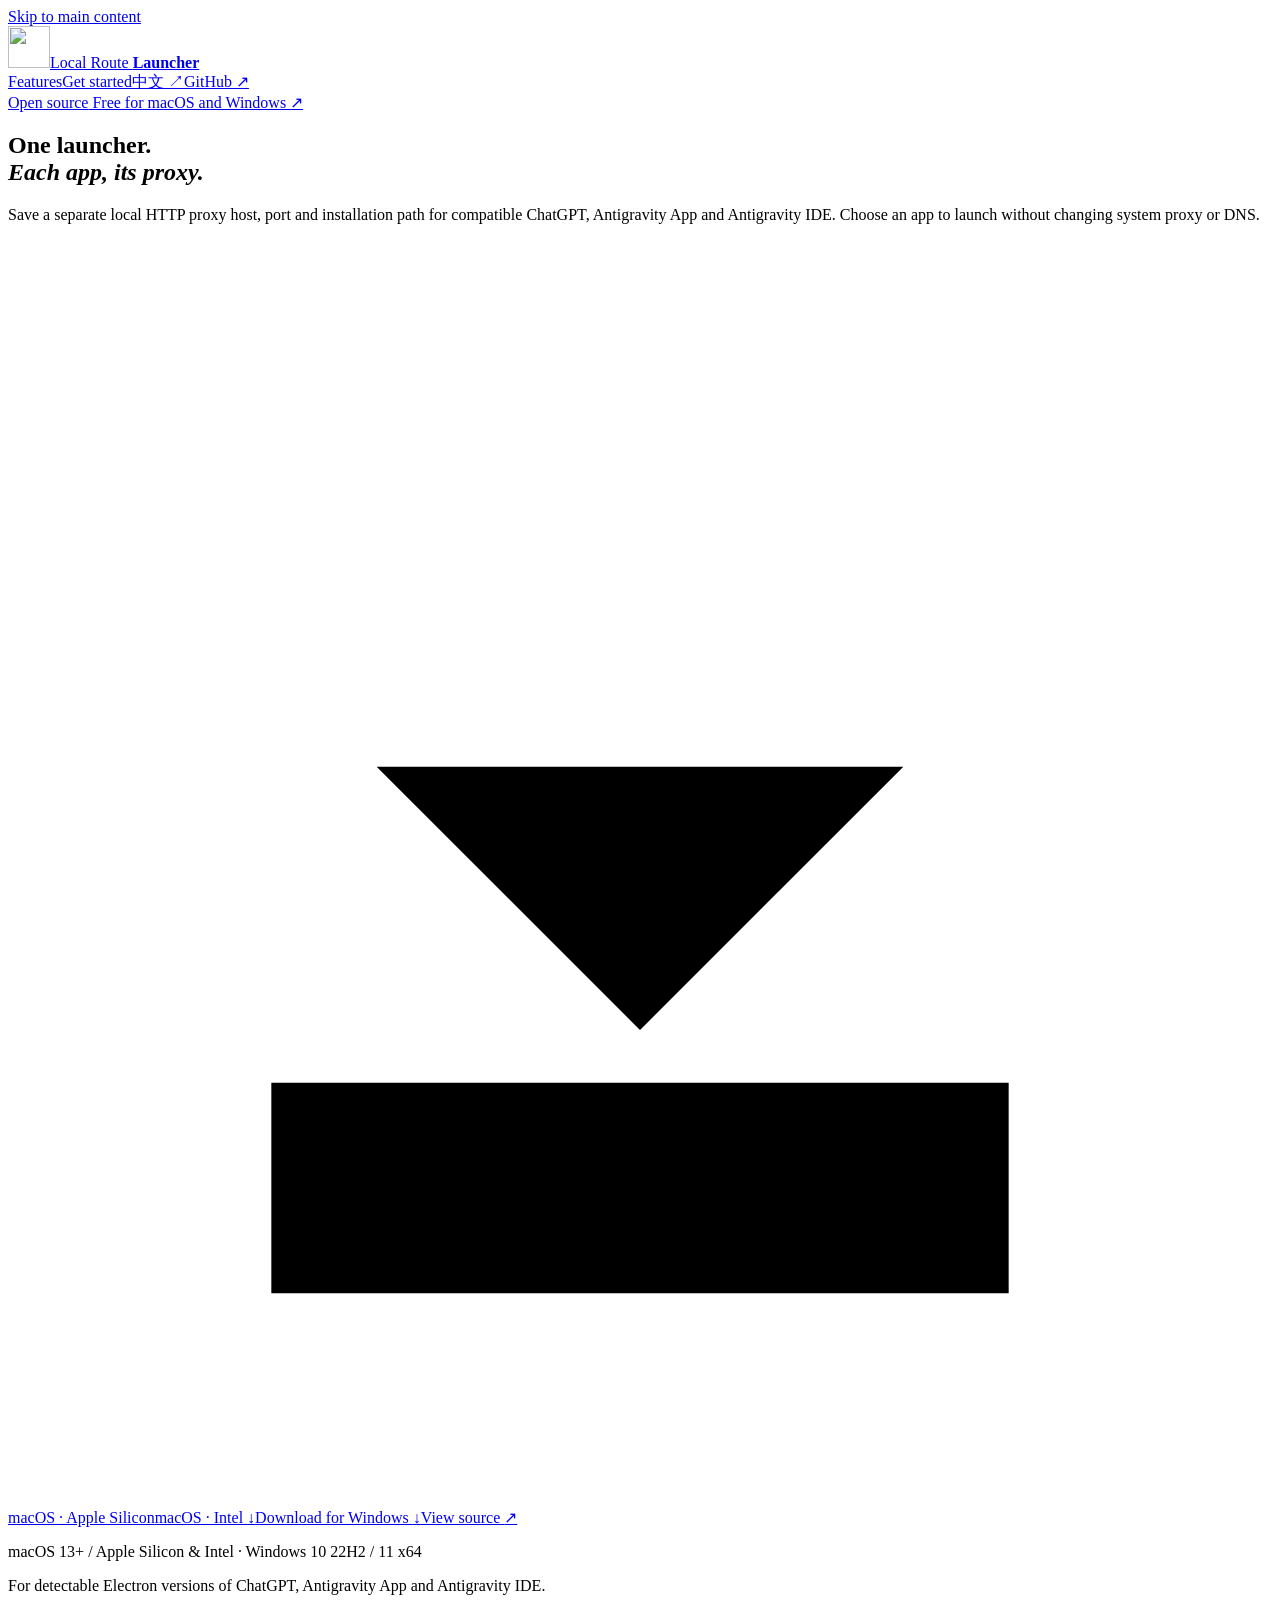
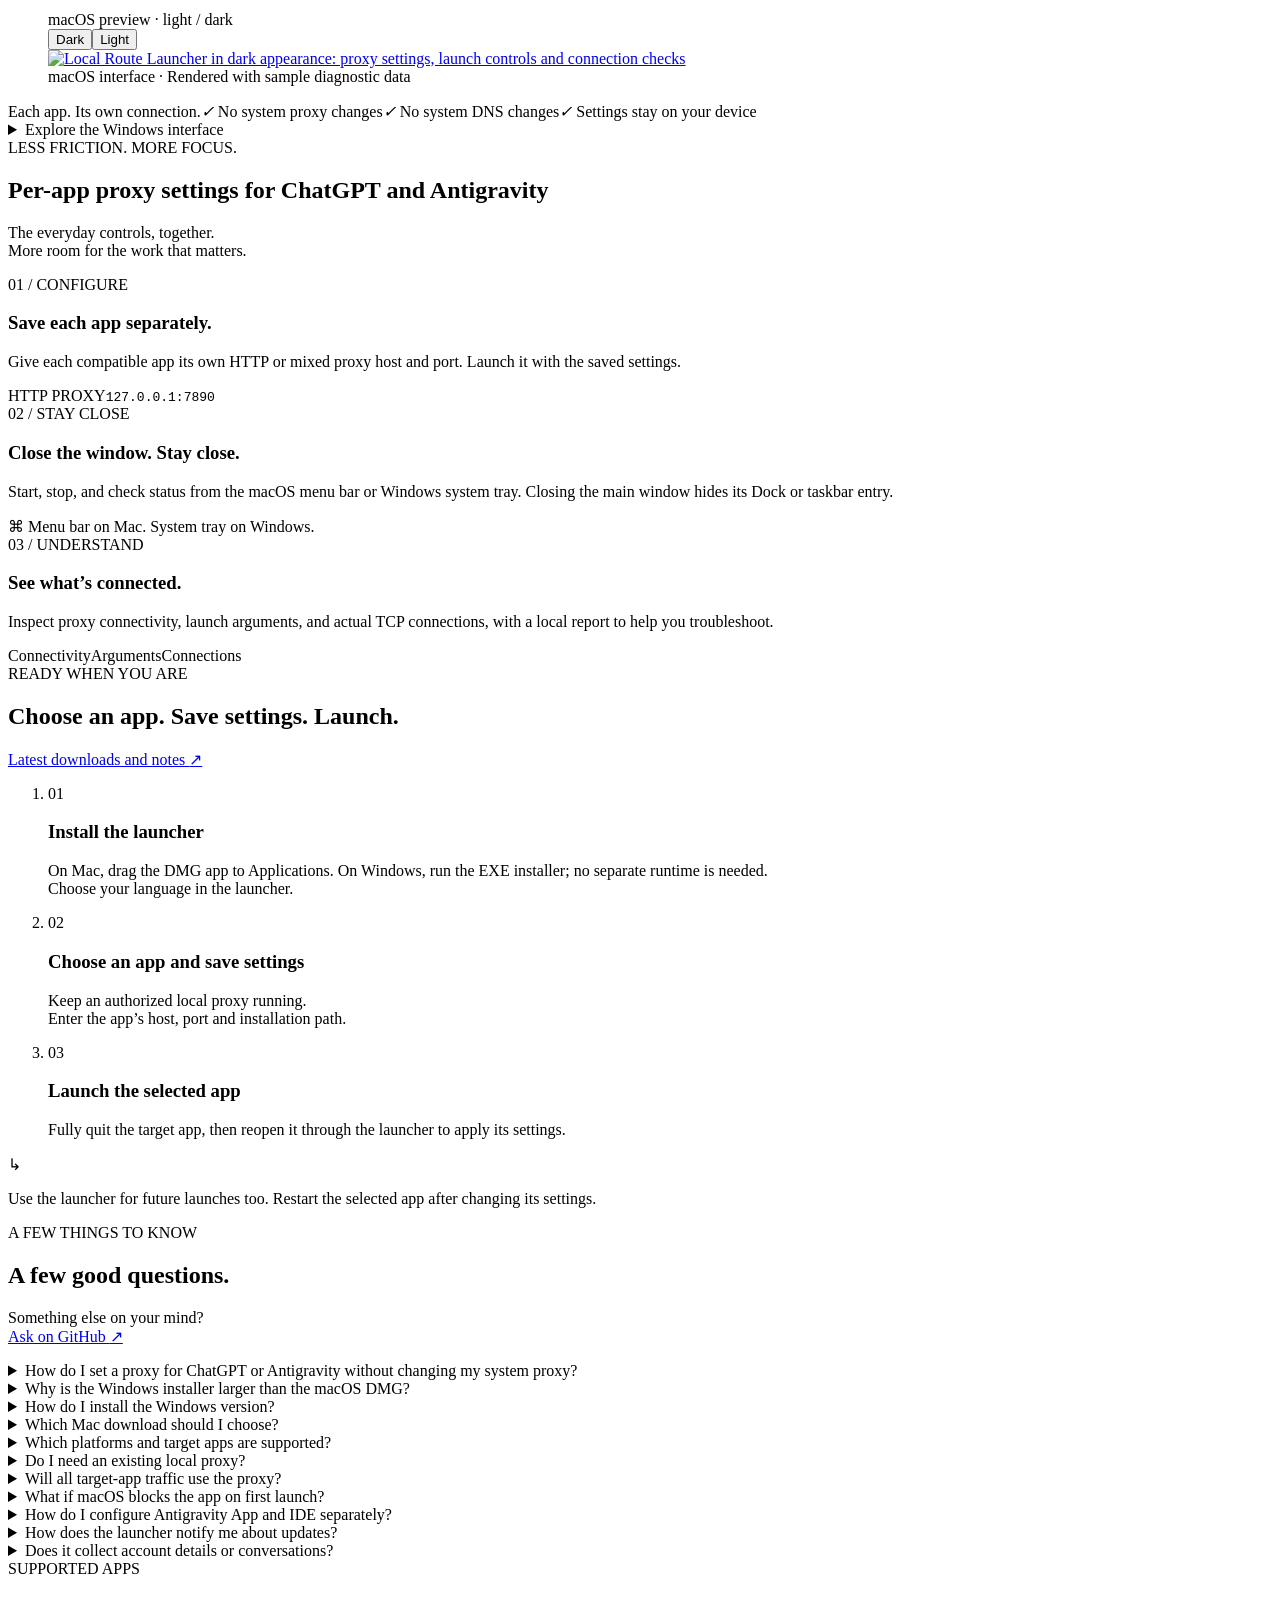
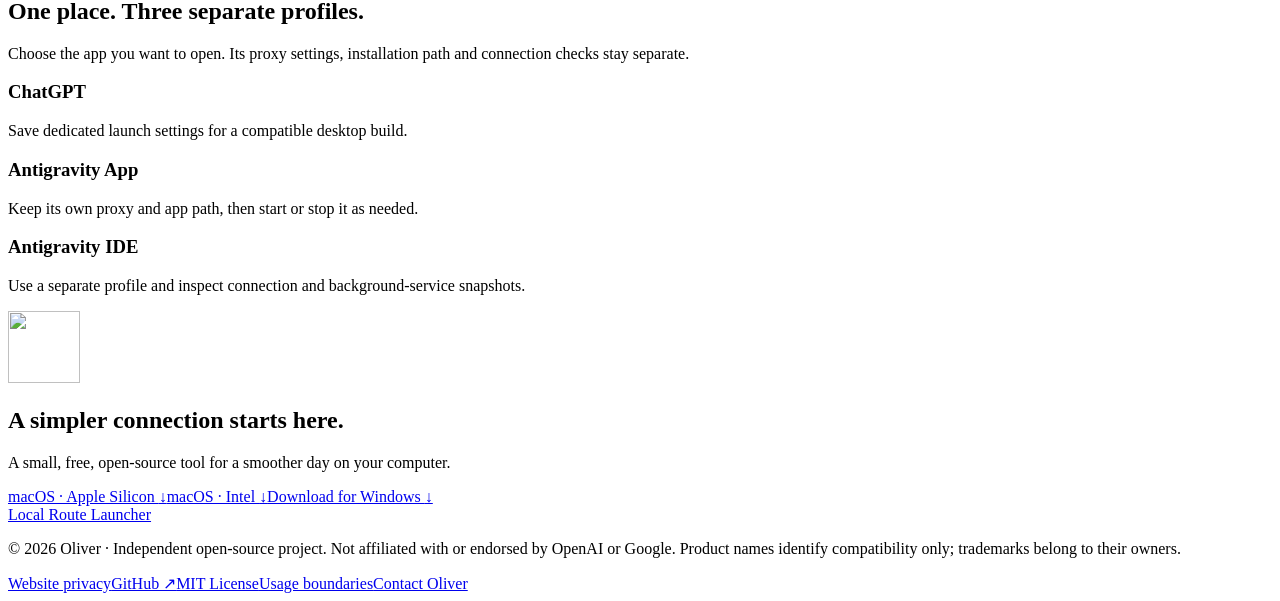
==== site/en/index.html @ 593b2953 "feat: add native Intel macOS packages and architecture-aware updates" ====
<!doctype html>
<html lang="en">
<head>
  <meta charset="utf-8">
  <!-- Google tag (gtag.js) -->
  <script async src="https://www.googletagmanager.com/gtag/js?id=G-EKDF5J9PFF"></script>
  <script>
    window.dataLayer = window.dataLayer || [];
    function gtag(){dataLayer.push(arguments);}
    gtag('js', new Date());
    gtag('config', 'G-EKDF5J9PFF');
  </script>
  <!-- Microsoft Clarity -->
  <script type="text/javascript" id="clarity-tracking">
    (function(c,l,a,r,i,t,y){
      c[a]=c[a]||function(){(c[a].q=c[a].q||[]).push(arguments)};
      t=l.createElement(r);t.async=1;t.src="https://www.clarity.ms/tag/"+i;
      y=l.getElementsByTagName(r)[0];y.parentNode.insertBefore(t,y);
    })(window, document, "clarity", "script", "z5pd48bgrz");
  </script>
  <meta name="viewport" content="width=device-width, initial-scale=1">
  <meta name="google-site-verification" content="8eRDF6N91aW9TyLi74Nr5WRXzjcHKN9oCjXirlSPpRA">
  <meta name="msvalidate.01" content="65FC2BE70902B9C77D71057AD7075020">
  <meta name="baidu-site-verification" content="codeva-K3lErbCF7Q" />
  <meta name="sogou_site_verification" content="Wid5BHwv2Q" />
  <meta name="theme-color" content="#f7faf8">
  <title>ChatGPT &amp; Antigravity Proxy Launcher | Local Route Launcher</title>
  <meta name="description" content="Save separate HTTP proxy settings for compatible ChatGPT, Antigravity App and Antigravity IDE on Apple Silicon / Intel Macs and Windows. Launch and check each app without changing system proxy or DNS.">
  <link rel="canonical" href="https://oliver804.github.io/Local-Route-Launcher/en/">
  <link rel="alternate" hreflang="zh-CN" href="https://oliver804.github.io/Local-Route-Launcher/">
  <link rel="alternate" hreflang="en" href="https://oliver804.github.io/Local-Route-Launcher/en/">
  <link rel="icon" type="image/png" href="../assets/icon.png">
  <link rel="stylesheet" href="../style.css">
  <script src="../app.js" defer></script>
  <link rel="alternate" hreflang="x-default" href="https://oliver804.github.io/Local-Route-Launcher/">
  <link rel="sitemap" type="application/xml" href="../sitemap.xml">
  <meta property="og:type" content="website">
  <meta property="og:site_name" content="Local Route Launcher">
  <meta property="og:title" content="ChatGPT &amp; Antigravity Proxy Launcher | Local Route Launcher">
  <meta property="og:description" content="Save separate HTTP proxy settings for compatible ChatGPT, Antigravity App and Antigravity IDE on Apple Silicon / Intel Macs and Windows. Launch and check each app without changing system proxy or DNS.">
  <meta property="og:url" content="https://oliver804.github.io/Local-Route-Launcher/en/">
  <meta property="og:locale" content="en_US">
  <meta property="og:locale:alternate" content="zh_CN">
  <meta property="og:image" content="https://oliver804.github.io/Local-Route-Launcher/assets/preview-dark.en.png">
  <meta property="og:image:alt" content="Local Route Launcher English interface">
  <meta name="robots" content="index, follow, max-image-preview:large">
  <meta name="twitter:card" content="summary_large_image">
  <script type="application/ld+json">
{
  "@context": "https://schema.org",
  "@type": "SoftwareApplication",
  "@id": "https://oliver804.github.io/Local-Route-Launcher/#app",
  "name": "Local Route Launcher",
  "url": "https://oliver804.github.io/Local-Route-Launcher/en/",
  "description": "Save separate HTTP proxy settings for compatible ChatGPT, Antigravity App and Antigravity IDE on Apple Silicon / Intel Macs and Windows. Launch and check each app without changing system proxy or DNS.",
  "applicationCategory": "UtilitiesApplication",
  "operatingSystem": [
    "macOS 13 or later (Apple Silicon or Intel)",
    "Windows 10 22H2 / Windows 11 (x64)"
  ],
  "softwareVersion": "1.4.1",
  "inLanguage": [
    "zh-CN", "en", "zh-TW", "ru", "fa", "be", "es", "ar", "pt"
  ],
  "isAccessibleForFree": true,
  "license": "https://github.com/oliver804/Local-Route-Launcher/blob/main/LICENSE",
  "author": {
    "@type": "Person",
    "name": "Oliver"
  },
  "downloadUrl": [
    "https://github.com/oliver804/Local-Route-Launcher/releases/download/v1.4.1/Local-Route-Launcher-1.4.1-arm64.dmg",
    "https://github.com/oliver804/Local-Route-Launcher/releases/download/v1.4.1/Local-Route-Launcher-1.4.1-x86_64.dmg",
    "https://github.com/oliver804/Local-Route-Launcher/releases/download/v1.4.1/Local-Route-Launcher-1.4.1-windows-x64-setup.exe"
  ],
  "image": "https://oliver804.github.io/Local-Route-Launcher/assets/icon.png",
  "screenshot": [
    "https://oliver804.github.io/Local-Route-Launcher/assets/preview-dark.en.png",
    "https://oliver804.github.io/Local-Route-Launcher/assets/windows-dark.en.png"
  ],
  "offers": {
    "@type": "Offer",
    "price": 0,
    "priceCurrency": "USD",
    "url": "https://oliver804.github.io/Local-Route-Launcher/en/"
  },
  "featureList": [
    "Separate HTTP proxy settings for ChatGPT, Antigravity App and Antigravity IDE",
    "Windows system tray and macOS menu bar controls",
    "Nine interface languages",
    "Light, dark and system appearance",
    "Proxy reachability, launch arguments and TCP connection checks"
  ],
  "softwareRequirements": "Requires a compatible Electron-based ChatGPT, Antigravity App or Antigravity IDE installation and an authorized HTTP or mixed proxy endpoint. The Windows installer includes the .NET runtime.",
  "releaseNotes": "https://github.com/oliver804/Local-Route-Launcher/releases/tag/v1.4.1"
}
  </script>
</head>
<body>
  <a class="skip-link" href="#main">Skip to main content</a>
  <header class="header wrap">
    <a class="brand" href="./" aria-label="Local Route Launcher home"><img src="../assets/icon.png" width="42" height="42" alt=""><span>Local Route <b>Launcher</b></span></a>
    <nav aria-label="Main navigation"><a href="#features">Features</a><a href="#start">Get started</a><a href="../" lang="zh-CN" class="language">中文 <span aria-hidden="true">↗</span></a><a class="nav-github" href="https://github.com/oliver804/Local-Route-Launcher">GitHub <span aria-hidden="true">↗</span></a></nav>
  </header>
  <main id="main">
    <section class="hero wrap" aria-labelledby="hero-title">
      <div class="hero-copy">
        <a class="release-tag" href="https://github.com/oliver804/Local-Route-Launcher/releases"><span>Open source</span> Free for macOS and Windows <span aria-hidden="true">↗</span></a>
        <h1 id="hero-title">One launcher.<br><em>Each app, its proxy.</em></h1>
        <p class="hero-description">Save a separate local HTTP proxy host, port and installation path for compatible ChatGPT, Antigravity App and Antigravity IDE. Choose an app to launch without changing system proxy or DNS.</p>
        <div class="hero-actions"><a class="button primary" href="https://github.com/oliver804/Local-Route-Launcher/releases/download/v1.4.1/Local-Route-Launcher-1.4.1-arm64.dmg"><svg viewBox="0 0 24 24" aria-hidden="true"><path d="M12 3v12m-5-5 5 5 5-5M5 16v4h14v-4"/></svg>macOS · Apple Silicon</a><a class="button secondary" href="https://github.com/oliver804/Local-Route-Launcher/releases/download/v1.4.1/Local-Route-Launcher-1.4.1-x86_64.dmg">macOS · Intel <span aria-hidden="true">↓</span></a><a class="button secondary" href="https://github.com/oliver804/Local-Route-Launcher/releases/download/v1.4.1/Local-Route-Launcher-1.4.1-windows-x64-setup.exe">Download for Windows <span aria-hidden="true">↓</span></a><a class="text-link" href="https://github.com/oliver804/Local-Route-Launcher">View source <span aria-hidden="true">↗</span></a></div>
        <p class="requirements">macOS 13+ / Apple Silicon &amp; Intel <span>·</span> Windows 10 22H2 / 11 x64</p>
        <p class="compatibility">For detectable Electron versions of ChatGPT, Antigravity App and Antigravity IDE.</p>
      </div>
      <figure class="product-stage">
        <div class="preview-toolbar"><span>macOS preview · light / dark</span><div class="appearance-controls" role="group" aria-label="Choose app preview appearance"><button type="button" data-appearance="dark" aria-pressed="true">Dark</button><button type="button" data-appearance="light" aria-pressed="false">Light</button></div></div>
        <a class="screenshot-link" href="../assets/preview-dark.en.png" aria-label="Open full application screenshot"><img id="app-preview" src="../assets/preview-dark.en.png" data-dark="../assets/preview-dark.en.png" data-light="../assets/preview-light.en.png" width="720" height="800" alt="Local Route Launcher in dark appearance: proxy settings, launch controls and connection checks" fetchpriority="high"></a>
        <figcaption>macOS interface · Rendered with sample diagnostic data</figcaption>
      </figure>
    </section>
    <div class="principles wrap"><span>Each app. Its own connection.</span><span><i aria-hidden="true">✓</i> No system proxy changes</span><span><i aria-hidden="true">✓</i> No system DNS changes</span><span><i aria-hidden="true">✓</i> Settings stay on your device</span></div>
    <details class="platform-preview wrap">
      <summary>Explore the Windows interface</summary>
      <div class="platform-preview-grid">
        <figure><img src="../assets/windows-dark.en.png" alt="Windows dark appearance" width="747" height="1024" loading="lazy"><figcaption>Dark</figcaption></figure>
        <figure><img src="../assets/windows-light.en.png" alt="Windows light appearance" width="747" height="1024" loading="lazy"><figcaption>Light</figcaption></figure>
      </div>
      <p>Windows interface preview, rendered with default settings.</p>
    </details>
    <section class="section wrap" id="features" aria-labelledby="features-title">
      <div class="section-heading"><div><span class="eyebrow">LESS FRICTION. MORE FOCUS.</span><h2 id="features-title">Per-app proxy settings for ChatGPT and Antigravity</h2></div><p>The everyday controls, together.<br>More room for the work that matters.</p></div>
      <div class="features-grid">
        <article class="feature"><span class="feature-number">01 / CONFIGURE</span><h3>Save each app separately.</h3><p>Give each compatible app its own HTTP or mixed proxy host and port. Launch it with the saved settings.</p><div class="connection-example" aria-label="Example proxy address"><span>HTTP PROXY</span><code>127.0.0.1<span>:7890</span></code></div></article>
        <article class="feature"><span class="feature-number">02 / STAY CLOSE</span><h3>Close the window. Stay close.</h3><p>Start, stop, and check status from the macOS menu bar or Windows system tray. Closing the main window hides its Dock or taskbar entry.</p><div class="feature-footnote"><span aria-hidden="true">⌘</span> Menu bar on Mac. System tray on Windows.</div></article>
        <article class="feature"><span class="feature-number">03 / UNDERSTAND</span><h3>See what’s connected.</h3><p>Inspect proxy connectivity, launch arguments, and actual TCP connections, with a local report to help you troubleshoot.</p><div class="checks-example"><span>Connectivity</span><span>Arguments</span><span>Connections</span></div></article>
      </div>
    </section>
    <section class="setup wrap" id="start" aria-labelledby="start-title">
      <div class="section-heading"><div><span class="eyebrow">READY WHEN YOU ARE</span><h2 id="start-title">Choose an app. Save settings. Launch.</h2></div><a href="https://github.com/oliver804/Local-Route-Launcher/releases/latest" class="setup-link">Latest downloads and notes <span aria-hidden="true">↗</span></a></div>
      <ol class="steps"><li><span class="step-number">01</span><h3>Install the launcher</h3><p>On Mac, drag the DMG app to Applications. On Windows, run the EXE installer; no separate runtime is needed.<br>Choose your language in the launcher.</p></li><li><span class="step-number">02</span><h3>Choose an app and save settings</h3><p>Keep an authorized local proxy running.<br>Enter the app’s host, port and installation path.</p></li><li><span class="step-number">03</span><h3>Launch the selected app</h3><p>Fully quit the target app, then reopen it through the launcher to apply its settings.</p></li></ol>
      <div class="setup-note"><span aria-hidden="true">↳</span><p>Use the launcher for future launches too. Restart the selected app after changing its settings.</p></div>
    </section>
    <section class="faq section wrap" aria-labelledby="faq-title">
      <div class="faq-heading"><span class="eyebrow">A FEW THINGS TO KNOW</span><h2 id="faq-title">A few good questions.</h2><p>Something else on your mind?<br><a class="text-link" href="https://github.com/oliver804/Local-Route-Launcher/issues">Ask on GitHub <span aria-hidden="true">↗</span></a></p></div>
      <div class="faq-list"><details><summary>How do I set a proxy for ChatGPT or Antigravity without changing my system proxy?</summary><p>Choose the target app and save your existing HTTP proxy host, port and app path. Fully quit that app, then open it through the launcher. Each app has separate settings; system proxy and DNS stay unchanged. Restart the selected app after changes. The launcher does not provide a proxy service.</p></details>
        <details><summary>Why is the Windows installer larger than the macOS DMG?</summary><p>The Windows installer bundles the .NET desktop runtime, so no separate runtime download is needed after installation. The macOS edition uses system-provided SwiftUI and AppKit frameworks, keeping its download smaller.</p></details>
        <details><summary>How do I install the Windows version?</summary><p>Run the x64 EXE installer for your current user. The app bundles .NET, includes nine interface languages, and stays in the system tray when closed. Choose a compatible target-app EXE if automatic detection finds nothing. Windows builds are unsigned and may show SmartScreen; verify the release source and SHA-256, and keep system protections enabled. Follow your administrator’s installation policy.</p></details>
        <details><summary>Which Mac download should I choose?</summary><p>Open Apple menu → About This Mac. Choose Apple Silicon (arm64) for Apple M-series chips, or Intel (x86_64) for Intel processors. Both installers require macOS 13 or later.</p></details>
        <details><summary>Which platforms and target apps are supported?</summary><p>Detectable compatible Electron builds of ChatGPT, Antigravity App and Antigravity IDE are supported on Apple Silicon and Intel Macs with macOS 13+, and Windows 10 22H2 / Windows 11 x64. Intel Macs need an Intel or Universal target app; the launcher cannot run an Apple-Silicon-only app on Intel. Windows ARM64 and older native ChatGPT builds are not supported; restricted Store packages may not permit direct launch. The main window and menu/tray panel offer nine interface languages.</p></details>
        <details><summary>Do I need an existing local proxy?</summary><p>Yes. The launcher uses an existing HTTP or mixed proxy port; it does not provide a proxy service. Keep a proxy you are authorized to use running. Routing depends on the target application’s support for these settings. Proxies requiring username/password authentication are not supported.</p></details>
        <details><summary>Will all target-app traffic use the proxy?</summary><p>That is not guaranteed. The launcher uses proxy mechanisms supported by compatible apps, primarily covering Chromium HTTP, HTTPS and WebSocket requests. Voice, WebRTC, UDP and some background processes may not follow these settings. Connection checks are snapshots and cannot prove that all traffic uses the proxy.</p></details>
        <details><summary>What if macOS blocks the app on first launch?</summary><p>The app is ad-hoc signed, but is not Developer ID signed or notarized by Apple. After verifying that it came from this project’s GitHub release page, allow it in System Settings → Privacy &amp; Security. You do not need to disable SIP or system security checks.</p></details>
        <details><summary>How do I configure Antigravity App and IDE separately?</summary><p>Choose each app in the sidebar and save its own proxy host, port and installation path. Fully quit the app, then launch it through the launcher. The two profiles are separate from ChatGPT. Check background-service connections again after a real request.</p></details>
        <details><summary>How does the launcher notify me about updates?</summary><p>An update badge appears only when GitHub has a newer stable release with an installer for your platform. Clicking downloads it in your default browser; you run the installer yourself. Offline or current versions show no badge.</p></details>
        <details><summary>Does it collect account details or conversations?</summary><p>The launcher does not read or store target-app passwords, cookies, tokens or conversations. There is no telemetry or automatic upload, and settings stay on your computer. Connection checks send a credential-free HEAD request to the selected service through your proxy. <a href="https://github.com/oliver804/Local-Route-Launcher/blob/main/docs/PRIVACY.en.md">Read the privacy policy ↗</a></p></details>
      </div>
    </section>
<section class="section wrap supported-apps" aria-labelledby="apps-title"><span class="eyebrow">SUPPORTED APPS</span><h2 id="apps-title">One place. Three separate profiles.</h2><p>Choose the app you want to open. Its proxy settings, installation path and connection checks stay separate.</p><div class="supported-app-grid"><article><h3>ChatGPT</h3><p>Save dedicated launch settings for a compatible desktop build.</p></article><article><h3>Antigravity App</h3><p>Keep its own proxy and app path, then start or stop it as needed.</p></article><article><h3>Antigravity IDE</h3><p>Use a separate profile and inspect connection and background-service snapshots.</p></article></div></section>
    <section class="closing wrap" aria-labelledby="download-title"><img src="../assets/icon.png" alt="" width="72" height="72" loading="lazy"><div><h2 id="download-title">A simpler connection starts here.</h2><p>A small, free, open-source tool for a smoother day on your computer.</p></div><a class="button primary" href="https://github.com/oliver804/Local-Route-Launcher/releases/download/v1.4.1/Local-Route-Launcher-1.4.1-arm64.dmg">macOS · Apple Silicon <span aria-hidden="true">↓</span></a><a class="button secondary" href="https://github.com/oliver804/Local-Route-Launcher/releases/download/v1.4.1/Local-Route-Launcher-1.4.1-x86_64.dmg">macOS · Intel <span aria-hidden="true">↓</span></a><a class="button secondary" href="https://github.com/oliver804/Local-Route-Launcher/releases/download/v1.4.1/Local-Route-Launcher-1.4.1-windows-x64-setup.exe">Download for Windows <span aria-hidden="true">↓</span></a></section>
  </main>
  <footer class="footer wrap"><div><a class="footer-brand" href="./">Local Route Launcher</a><p>© 2026 Oliver · Independent open-source project. Not affiliated with or endorsed by OpenAI or Google. Product names identify compatibility only; trademarks belong to their owners.</p></div><div class="footer-links"><a href="https://github.com/oliver804/Local-Route-Launcher/blob/main/docs/PRIVACY.en.md">Website privacy</a><a href="https://github.com/oliver804/Local-Route-Launcher">GitHub ↗</a><a href="https://github.com/oliver804/Local-Route-Launcher/blob/main/LICENSE">MIT License</a><a href="https://github.com/oliver804/Local-Route-Launcher/blob/main/docs/USAGE.en.md">Usage boundaries</a><a href="mailto:oliver804x@gmail.com">Contact Oliver</a></div></footer>
</body>
</html>
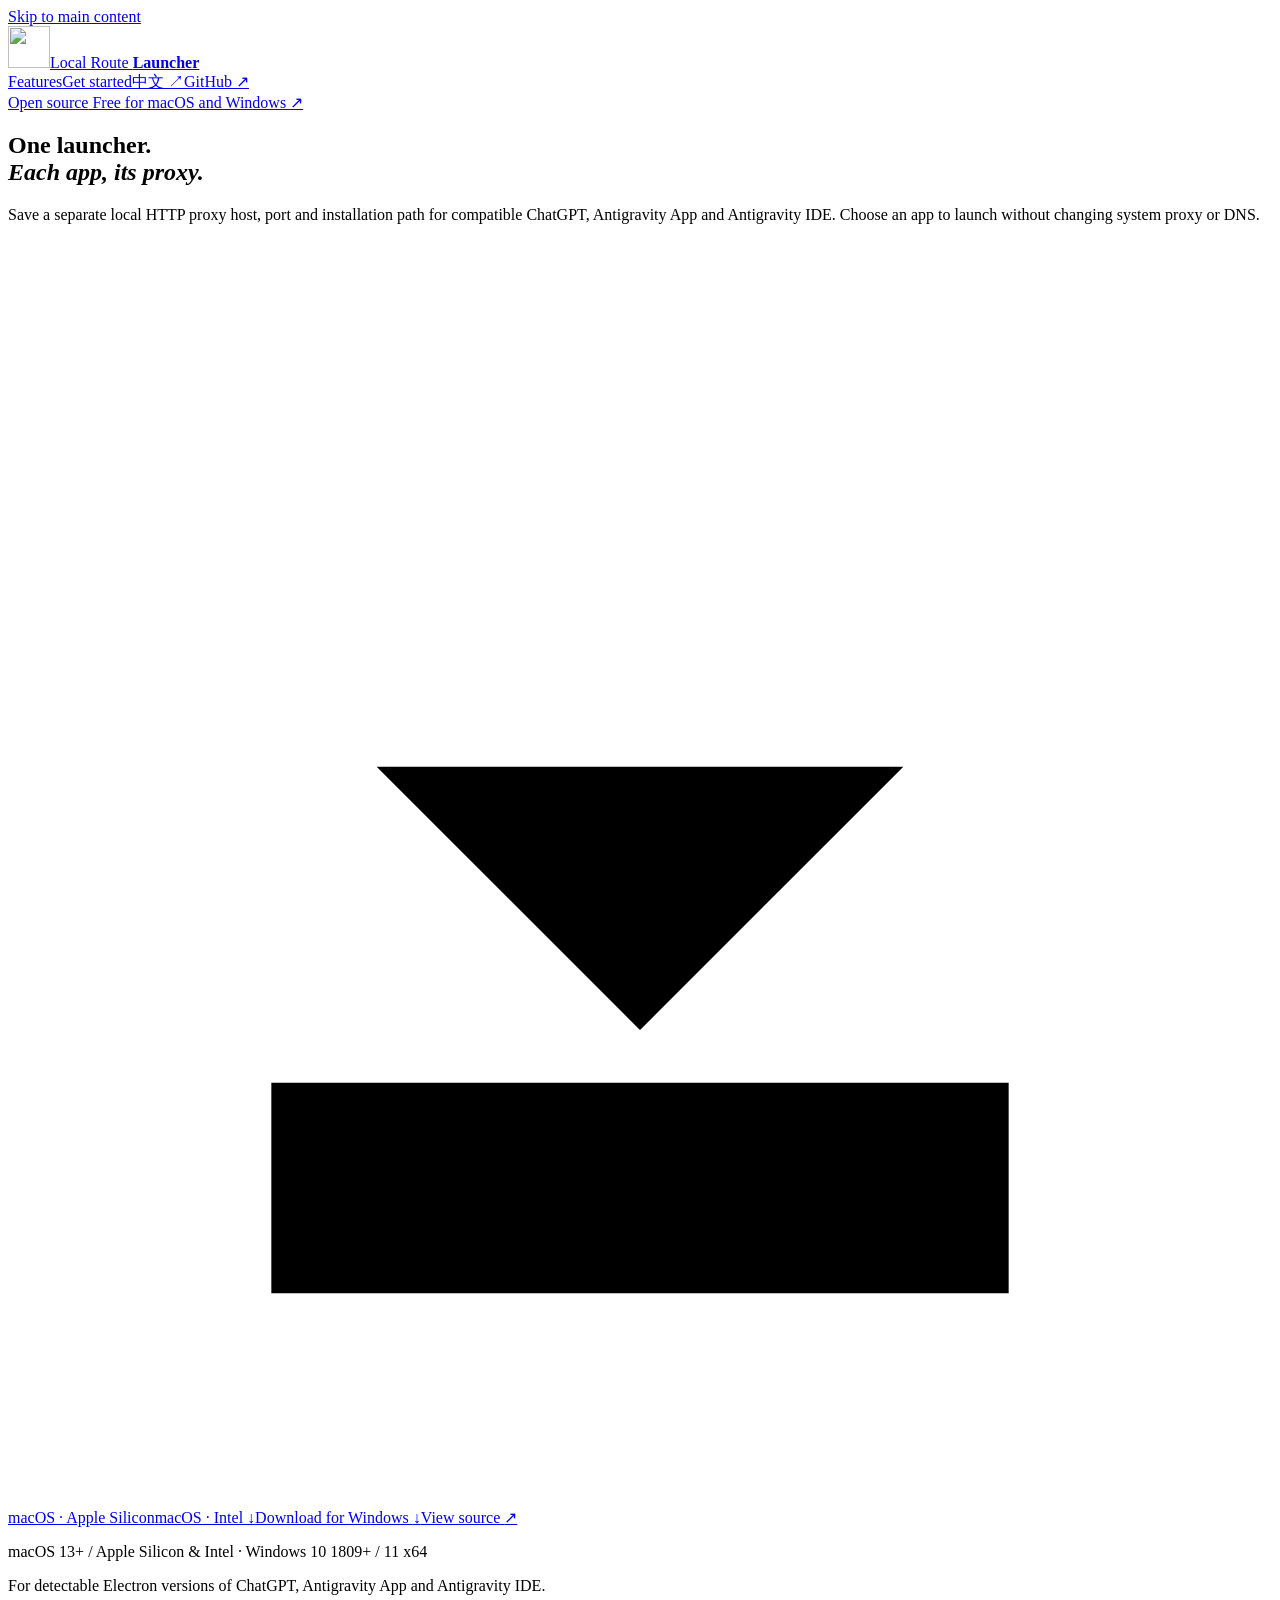
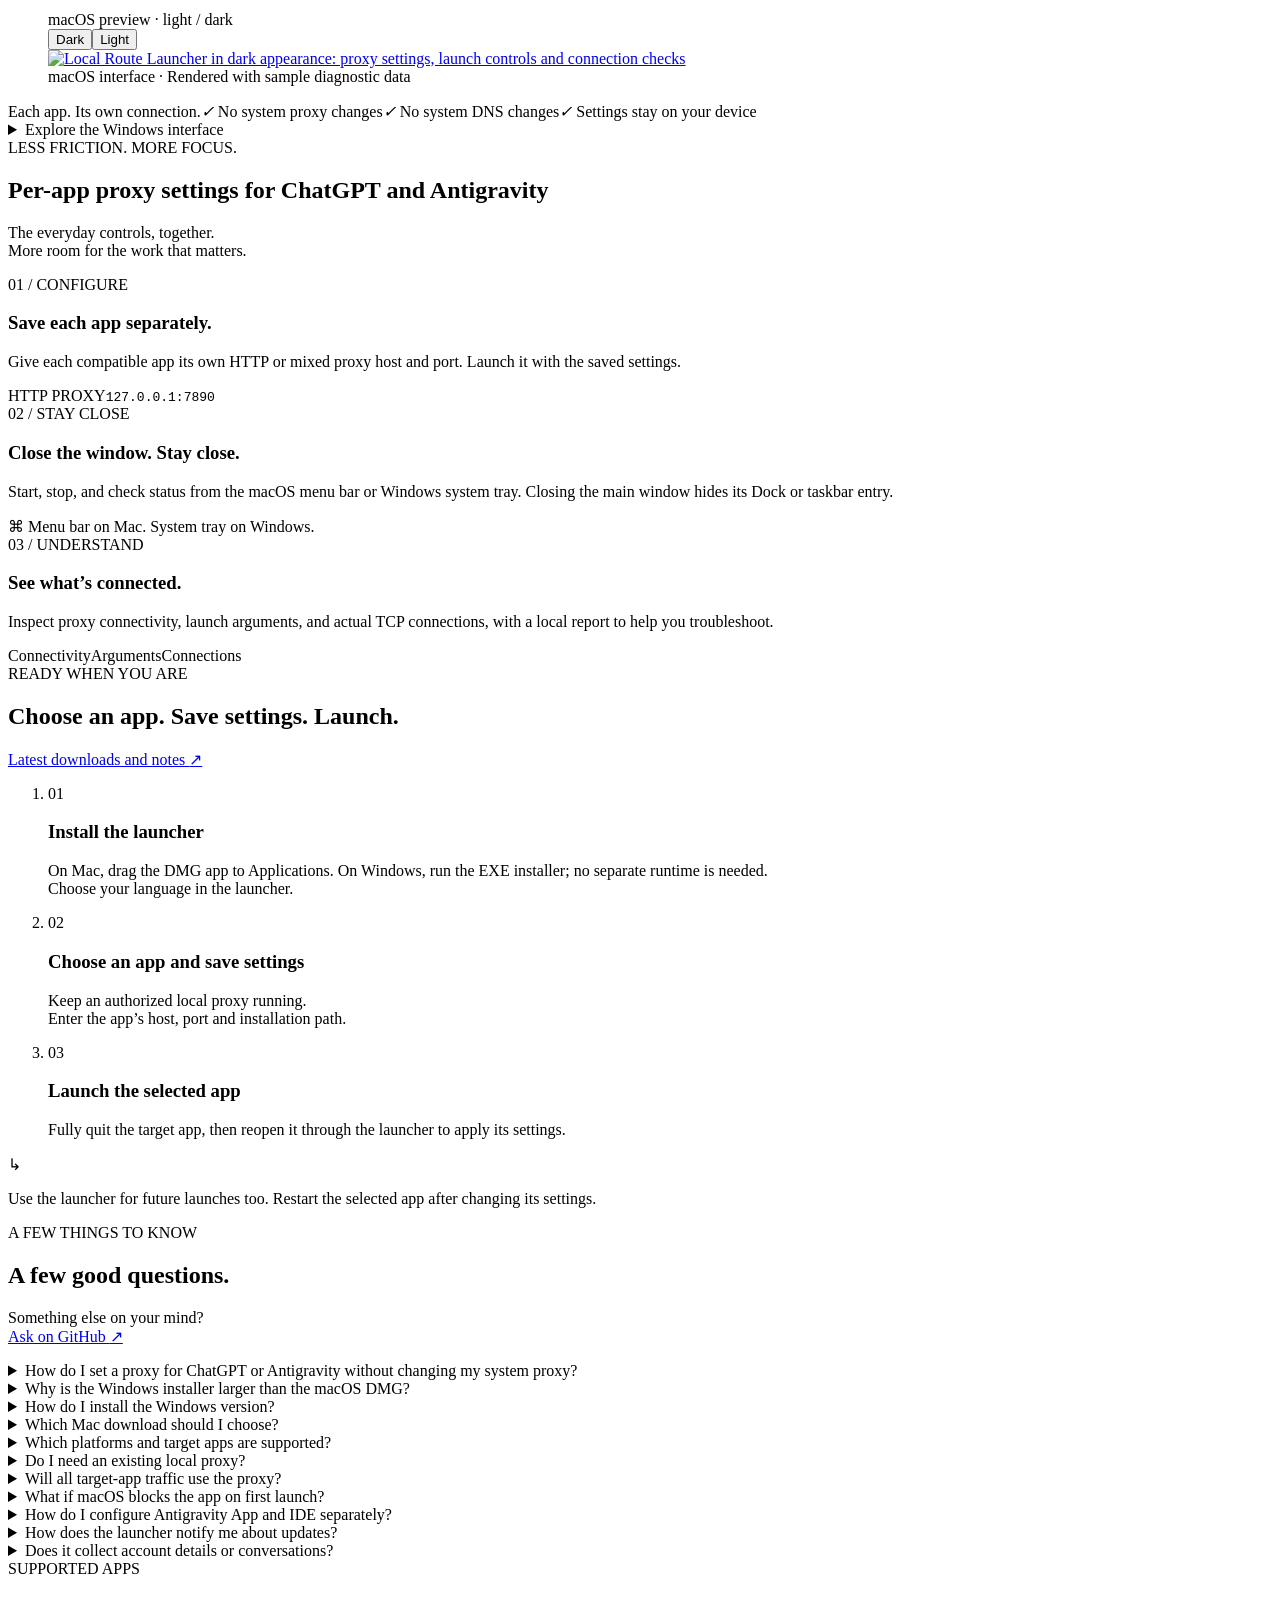
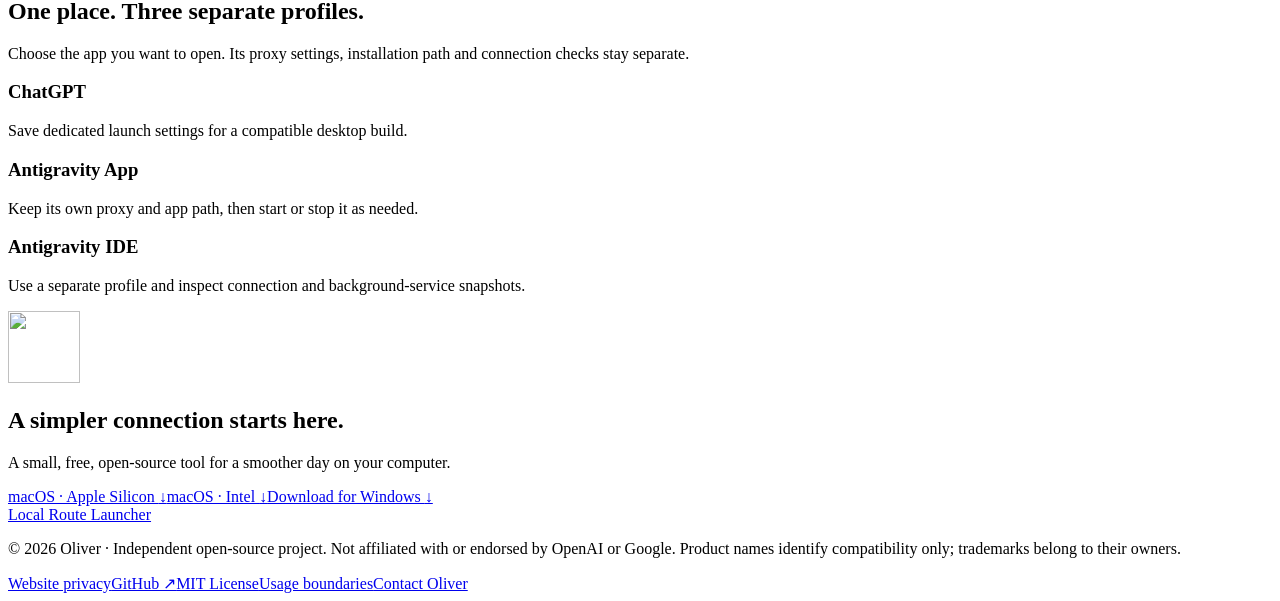
==== commit 87a536cf: "fix: allow Windows 10 1809 and later x64 installations" ====
--- a/site/en/index.html
+++ b/site/en/index.html
@@ -56,9 +56,9 @@
   "applicationCategory": "UtilitiesApplication",
   "operatingSystem": [
     "macOS 13 or later (Apple Silicon or Intel)",
-    "Windows 10 22H2 / Windows 11 (x64)"
+    "Windows 10 1809+ / Windows 11 (x64)"
   ],
-  "softwareVersion": "1.4.1",
+  "softwareVersion": "1.4.2",
   "inLanguage": [
     "zh-CN", "en", "zh-TW", "ru", "fa", "be", "es", "ar", "pt"
   ],
@@ -69,9 +69,9 @@
     "name": "Oliver"
   },
   "downloadUrl": [
-    "https://github.com/oliver804/Local-Route-Launcher/releases/download/v1.4.1/Local-Route-Launcher-1.4.1-arm64.dmg",
-    "https://github.com/oliver804/Local-Route-Launcher/releases/download/v1.4.1/Local-Route-Launcher-1.4.1-x86_64.dmg",
-    "https://github.com/oliver804/Local-Route-Launcher/releases/download/v1.4.1/Local-Route-Launcher-1.4.1-windows-x64-setup.exe"
+    "https://github.com/oliver804/Local-Route-Launcher/releases/download/v1.4.2/Local-Route-Launcher-1.4.2-arm64.dmg",
+    "https://github.com/oliver804/Local-Route-Launcher/releases/download/v1.4.2/Local-Route-Launcher-1.4.2-x86_64.dmg",
+    "https://github.com/oliver804/Local-Route-Launcher/releases/download/v1.4.2/Local-Route-Launcher-1.4.2-windows-x64-setup.exe"
   ],
   "image": "https://oliver804.github.io/Local-Route-Launcher/assets/icon.png",
   "screenshot": [
@@ -92,7 +92,7 @@
     "Proxy reachability, launch arguments and TCP connection checks"
   ],
   "softwareRequirements": "Requires a compatible Electron-based ChatGPT, Antigravity App or Antigravity IDE installation and an authorized HTTP or mixed proxy endpoint. The Windows installer includes the .NET runtime.",
-  "releaseNotes": "https://github.com/oliver804/Local-Route-Launcher/releases/tag/v1.4.1"
+  "releaseNotes": "https://github.com/oliver804/Local-Route-Launcher/releases/tag/v1.4.2"
 }
   </script>
 </head>
@@ -108,8 +108,8 @@
         <a class="release-tag" href="https://github.com/oliver804/Local-Route-Launcher/releases"><span>Open source</span> Free for macOS and Windows <span aria-hidden="true">↗</span></a>
         <h1 id="hero-title">One launcher.<br><em>Each app, its proxy.</em></h1>
         <p class="hero-description">Save a separate local HTTP proxy host, port and installation path for compatible ChatGPT, Antigravity App and Antigravity IDE. Choose an app to launch without changing system proxy or DNS.</p>
-        <div class="hero-actions"><a class="button primary" href="https://github.com/oliver804/Local-Route-Launcher/releases/download/v1.4.1/Local-Route-Launcher-1.4.1-arm64.dmg"><svg viewBox="0 0 24 24" aria-hidden="true"><path d="M12 3v12m-5-5 5 5 5-5M5 16v4h14v-4"/></svg>macOS · Apple Silicon</a><a class="button secondary" href="https://github.com/oliver804/Local-Route-Launcher/releases/download/v1.4.1/Local-Route-Launcher-1.4.1-x86_64.dmg">macOS · Intel <span aria-hidden="true">↓</span></a><a class="button secondary" href="https://github.com/oliver804/Local-Route-Launcher/releases/download/v1.4.1/Local-Route-Launcher-1.4.1-windows-x64-setup.exe">Download for Windows <span aria-hidden="true">↓</span></a><a class="text-link" href="https://github.com/oliver804/Local-Route-Launcher">View source <span aria-hidden="true">↗</span></a></div>
-        <p class="requirements">macOS 13+ / Apple Silicon &amp; Intel <span>·</span> Windows 10 22H2 / 11 x64</p>
+        <div class="hero-actions"><a class="button primary" href="https://github.com/oliver804/Local-Route-Launcher/releases/download/v1.4.2/Local-Route-Launcher-1.4.2-arm64.dmg"><svg viewBox="0 0 24 24" aria-hidden="true"><path d="M12 3v12m-5-5 5 5 5-5M5 16v4h14v-4"/></svg>macOS · Apple Silicon</a><a class="button secondary" href="https://github.com/oliver804/Local-Route-Launcher/releases/download/v1.4.2/Local-Route-Launcher-1.4.2-x86_64.dmg">macOS · Intel <span aria-hidden="true">↓</span></a><a class="button secondary" href="https://github.com/oliver804/Local-Route-Launcher/releases/download/v1.4.2/Local-Route-Launcher-1.4.2-windows-x64-setup.exe">Download for Windows <span aria-hidden="true">↓</span></a><a class="text-link" href="https://github.com/oliver804/Local-Route-Launcher">View source <span aria-hidden="true">↗</span></a></div>
+        <p class="requirements">macOS 13+ / Apple Silicon &amp; Intel <span>·</span> Windows 10 1809+ / 11 x64</p>
         <p class="compatibility">For detectable Electron versions of ChatGPT, Antigravity App and Antigravity IDE.</p>
       </div>
       <figure class="product-stage">
@@ -146,7 +146,7 @@
         <details><summary>Why is the Windows installer larger than the macOS DMG?</summary><p>The Windows installer bundles the .NET desktop runtime, so no separate runtime download is needed after installation. The macOS edition uses system-provided SwiftUI and AppKit frameworks, keeping its download smaller.</p></details>
         <details><summary>How do I install the Windows version?</summary><p>Run the x64 EXE installer for your current user. The app bundles .NET, includes nine interface languages, and stays in the system tray when closed. Choose a compatible target-app EXE if automatic detection finds nothing. Windows builds are unsigned and may show SmartScreen; verify the release source and SHA-256, and keep system protections enabled. Follow your administrator’s installation policy.</p></details>
         <details><summary>Which Mac download should I choose?</summary><p>Open Apple menu → About This Mac. Choose Apple Silicon (arm64) for Apple M-series chips, or Intel (x86_64) for Intel processors. Both installers require macOS 13 or later.</p></details>
-        <details><summary>Which platforms and target apps are supported?</summary><p>Detectable compatible Electron builds of ChatGPT, Antigravity App and Antigravity IDE are supported on Apple Silicon and Intel Macs with macOS 13+, and Windows 10 22H2 / Windows 11 x64. Intel Macs need an Intel or Universal target app; the launcher cannot run an Apple-Silicon-only app on Intel. Windows ARM64 and older native ChatGPT builds are not supported; restricted Store packages may not permit direct launch. The main window and menu/tray panel offer nine interface languages.</p></details>
+        <details><summary>Which platforms and target apps are supported?</summary><p>Detectable compatible Electron builds of ChatGPT, Antigravity App and Antigravity IDE are supported on Apple Silicon and Intel Macs with macOS 13+, and Windows 10 1809+ / Windows 11 x64. Intel Macs need an Intel or Universal target app; the launcher cannot run an Apple-Silicon-only app on Intel. Windows ARM64 and older native ChatGPT builds are not supported; restricted Store packages may not permit direct launch. The main window and menu/tray panel offer nine interface languages. The Windows installer minimum is 1809, including 21H2 / 22H2 and corresponding LTSC editions. Server-based automated checks do not replace on-device acceptance; target apps have independent OS requirements. <a href="https://github.com/oliver804/Local-Route-Launcher/blob/main/docs/WINDOWS-COMPATIBILITY.en.md">Validation scope</a></p></details>
         <details><summary>Do I need an existing local proxy?</summary><p>Yes. The launcher uses an existing HTTP or mixed proxy port; it does not provide a proxy service. Keep a proxy you are authorized to use running. Routing depends on the target application’s support for these settings. Proxies requiring username/password authentication are not supported.</p></details>
         <details><summary>Will all target-app traffic use the proxy?</summary><p>That is not guaranteed. The launcher uses proxy mechanisms supported by compatible apps, primarily covering Chromium HTTP, HTTPS and WebSocket requests. Voice, WebRTC, UDP and some background processes may not follow these settings. Connection checks are snapshots and cannot prove that all traffic uses the proxy.</p></details>
         <details><summary>What if macOS blocks the app on first launch?</summary><p>The app is ad-hoc signed, but is not Developer ID signed or notarized by Apple. After verifying that it came from this project’s GitHub release page, allow it in System Settings → Privacy &amp; Security. You do not need to disable SIP or system security checks.</p></details>
@@ -156,7 +156,7 @@
       </div>
     </section>
 <section class="section wrap supported-apps" aria-labelledby="apps-title"><span class="eyebrow">SUPPORTED APPS</span><h2 id="apps-title">One place. Three separate profiles.</h2><p>Choose the app you want to open. Its proxy settings, installation path and connection checks stay separate.</p><div class="supported-app-grid"><article><h3>ChatGPT</h3><p>Save dedicated launch settings for a compatible desktop build.</p></article><article><h3>Antigravity App</h3><p>Keep its own proxy and app path, then start or stop it as needed.</p></article><article><h3>Antigravity IDE</h3><p>Use a separate profile and inspect connection and background-service snapshots.</p></article></div></section>
-    <section class="closing wrap" aria-labelledby="download-title"><img src="../assets/icon.png" alt="" width="72" height="72" loading="lazy"><div><h2 id="download-title">A simpler connection starts here.</h2><p>A small, free, open-source tool for a smoother day on your computer.</p></div><a class="button primary" href="https://github.com/oliver804/Local-Route-Launcher/releases/download/v1.4.1/Local-Route-Launcher-1.4.1-arm64.dmg">macOS · Apple Silicon <span aria-hidden="true">↓</span></a><a class="button secondary" href="https://github.com/oliver804/Local-Route-Launcher/releases/download/v1.4.1/Local-Route-Launcher-1.4.1-x86_64.dmg">macOS · Intel <span aria-hidden="true">↓</span></a><a class="button secondary" href="https://github.com/oliver804/Local-Route-Launcher/releases/download/v1.4.1/Local-Route-Launcher-1.4.1-windows-x64-setup.exe">Download for Windows <span aria-hidden="true">↓</span></a></section>
+    <section class="closing wrap" aria-labelledby="download-title"><img src="../assets/icon.png" alt="" width="72" height="72" loading="lazy"><div><h2 id="download-title">A simpler connection starts here.</h2><p>A small, free, open-source tool for a smoother day on your computer.</p></div><a class="button primary" href="https://github.com/oliver804/Local-Route-Launcher/releases/download/v1.4.2/Local-Route-Launcher-1.4.2-arm64.dmg">macOS · Apple Silicon <span aria-hidden="true">↓</span></a><a class="button secondary" href="https://github.com/oliver804/Local-Route-Launcher/releases/download/v1.4.2/Local-Route-Launcher-1.4.2-x86_64.dmg">macOS · Intel <span aria-hidden="true">↓</span></a><a class="button secondary" href="https://github.com/oliver804/Local-Route-Launcher/releases/download/v1.4.2/Local-Route-Launcher-1.4.2-windows-x64-setup.exe">Download for Windows <span aria-hidden="true">↓</span></a></section>
   </main>
   <footer class="footer wrap"><div><a class="footer-brand" href="./">Local Route Launcher</a><p>© 2026 Oliver · Independent open-source project. Not affiliated with or endorsed by OpenAI or Google. Product names identify compatibility only; trademarks belong to their owners.</p></div><div class="footer-links"><a href="https://github.com/oliver804/Local-Route-Launcher/blob/main/docs/PRIVACY.en.md">Website privacy</a><a href="https://github.com/oliver804/Local-Route-Launcher">GitHub ↗</a><a href="https://github.com/oliver804/Local-Route-Launcher/blob/main/LICENSE">MIT License</a><a href="https://github.com/oliver804/Local-Route-Launcher/blob/main/docs/USAGE.en.md">Usage boundaries</a><a href="mailto:oliver804x@gmail.com">Contact Oliver</a></div></footer>
 </body>
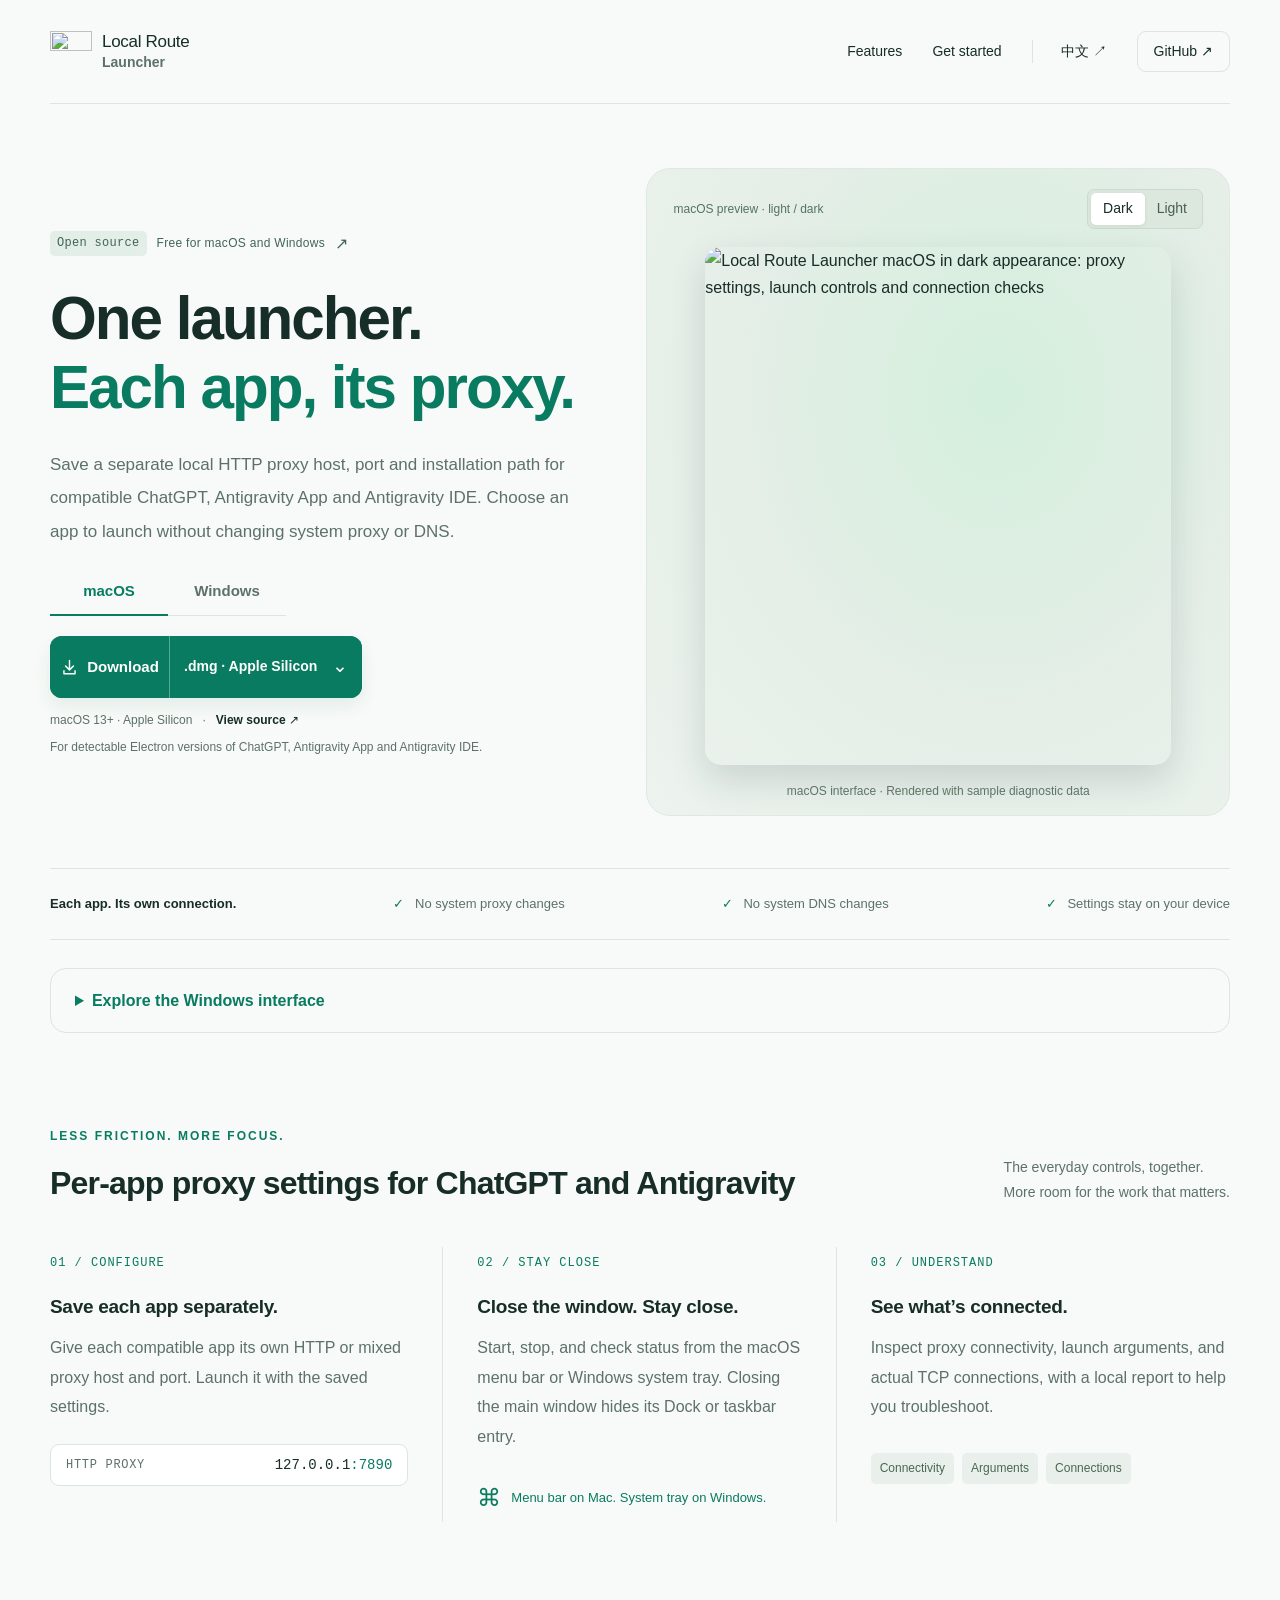
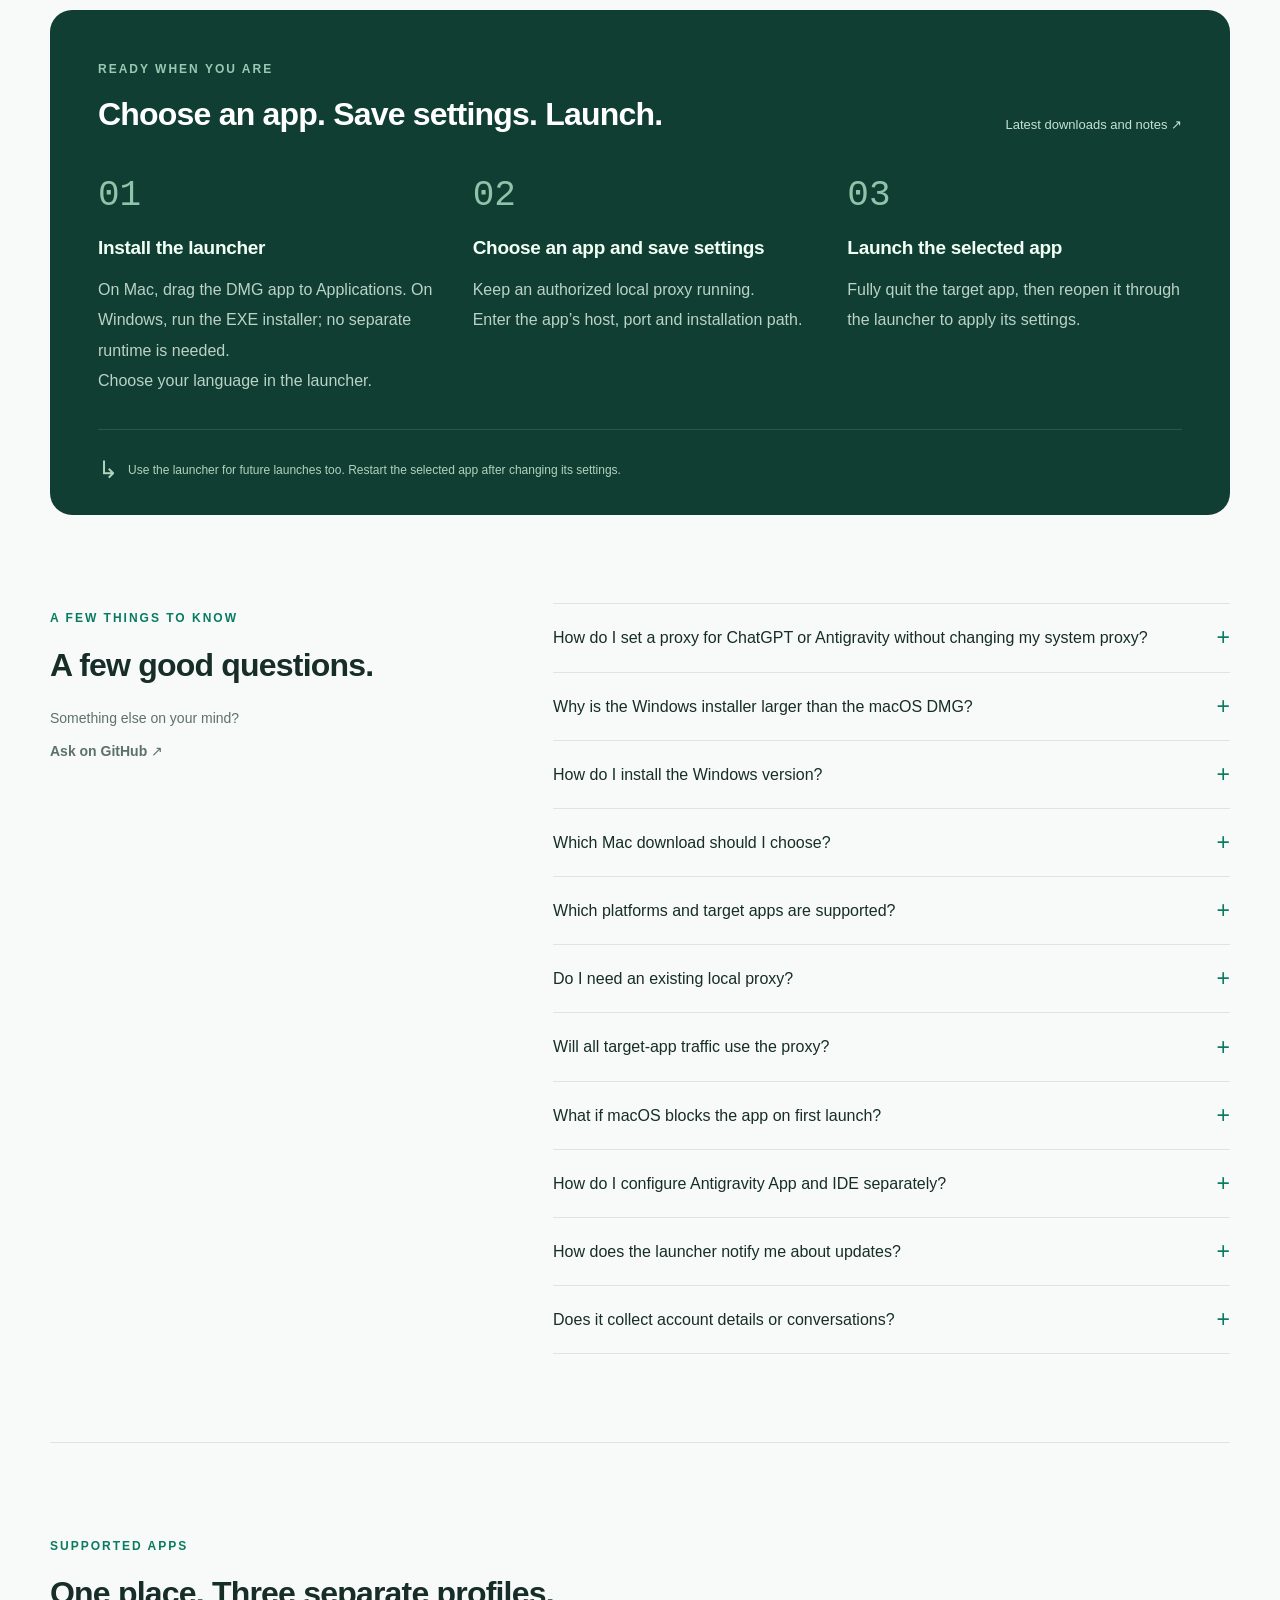
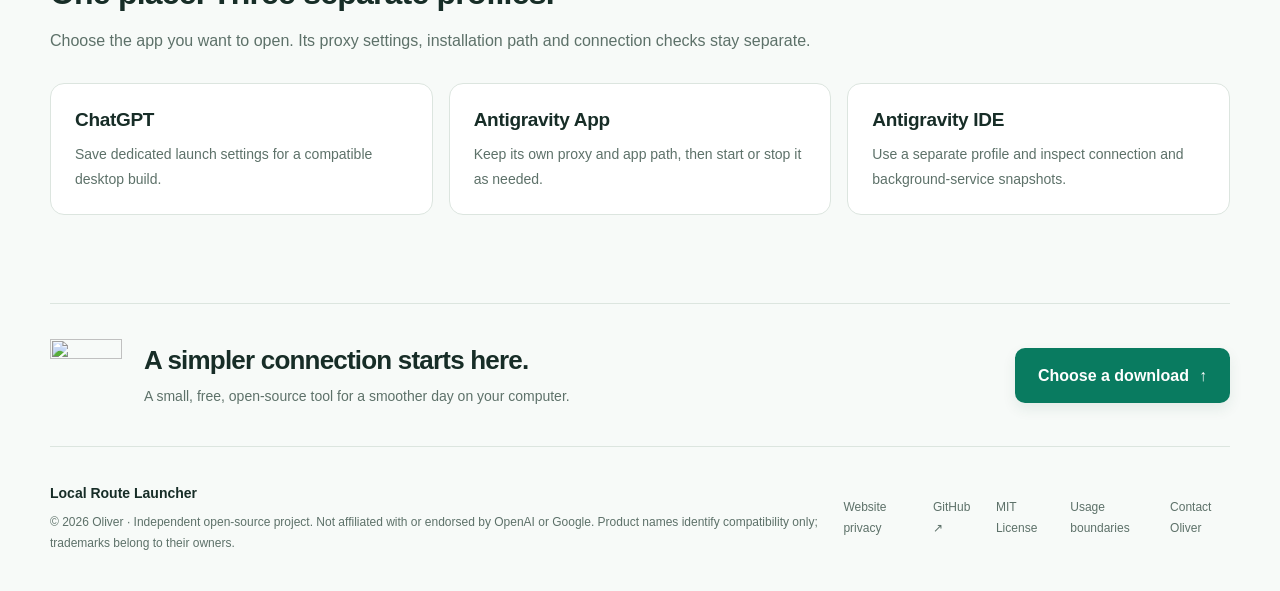
==== commit 04aba717: "site: streamline platform downloads" ====
--- a/site/en/index.html
+++ b/site/en/index.html
@@ -58,7 +58,7 @@
     "macOS 13 or later (Apple Silicon or Intel)",
     "Windows 10 1809+ / Windows 11 (x64)"
   ],
-  "softwareVersion": "1.4.2",
+  "softwareVersion": "1.4.3",
   "inLanguage": [
     "zh-CN", "en", "zh-TW", "ru", "fa", "be", "es", "ar", "pt"
   ],
@@ -69,9 +69,9 @@
     "name": "Oliver"
   },
   "downloadUrl": [
-    "https://github.com/oliver804/Local-Route-Launcher/releases/download/v1.4.2/Local-Route-Launcher-1.4.2-arm64.dmg",
-    "https://github.com/oliver804/Local-Route-Launcher/releases/download/v1.4.2/Local-Route-Launcher-1.4.2-x86_64.dmg",
-    "https://github.com/oliver804/Local-Route-Launcher/releases/download/v1.4.2/Local-Route-Launcher-1.4.2-windows-x64-setup.exe"
+    "https://github.com/oliver804/Local-Route-Launcher/releases/download/v1.4.3/Local-Route-Launcher-1.4.3-arm64.dmg",
+    "https://github.com/oliver804/Local-Route-Launcher/releases/download/v1.4.3/Local-Route-Launcher-1.4.3-x86_64.dmg",
+    "https://github.com/oliver804/Local-Route-Launcher/releases/download/v1.4.3/Local-Route-Launcher-1.4.3-windows-x64-setup.exe"
   ],
   "image": "https://oliver804.github.io/Local-Route-Launcher/assets/icon.png",
   "screenshot": [
@@ -92,7 +92,7 @@
     "Proxy reachability, launch arguments and TCP connection checks"
   ],
   "softwareRequirements": "Requires a compatible Electron-based ChatGPT, Antigravity App or Antigravity IDE installation and an authorized HTTP or mixed proxy endpoint. The Windows installer includes the .NET runtime.",
-  "releaseNotes": "https://github.com/oliver804/Local-Route-Launcher/releases/tag/v1.4.2"
+  "releaseNotes": "https://github.com/oliver804/Local-Route-Launcher/releases/tag/v1.4.3"
 }
   </script>
 </head>
@@ -108,13 +108,23 @@
         <a class="release-tag" href="https://github.com/oliver804/Local-Route-Launcher/releases"><span>Open source</span> Free for macOS and Windows <span aria-hidden="true">↗</span></a>
         <h1 id="hero-title">One launcher.<br><em>Each app, its proxy.</em></h1>
         <p class="hero-description">Save a separate local HTTP proxy host, port and installation path for compatible ChatGPT, Antigravity App and Antigravity IDE. Choose an app to launch without changing system proxy or DNS.</p>
-        <div class="hero-actions"><a class="button primary" href="https://github.com/oliver804/Local-Route-Launcher/releases/download/v1.4.2/Local-Route-Launcher-1.4.2-arm64.dmg"><svg viewBox="0 0 24 24" aria-hidden="true"><path d="M12 3v12m-5-5 5 5 5-5M5 16v4h14v-4"/></svg>macOS · Apple Silicon</a><a class="button secondary" href="https://github.com/oliver804/Local-Route-Launcher/releases/download/v1.4.2/Local-Route-Launcher-1.4.2-x86_64.dmg">macOS · Intel <span aria-hidden="true">↓</span></a><a class="button secondary" href="https://github.com/oliver804/Local-Route-Launcher/releases/download/v1.4.2/Local-Route-Launcher-1.4.2-windows-x64-setup.exe">Download for Windows <span aria-hidden="true">↓</span></a><a class="text-link" href="https://github.com/oliver804/Local-Route-Launcher">View source <span aria-hidden="true">↗</span></a></div>
-        <p class="requirements">macOS 13+ / Apple Silicon &amp; Intel <span>·</span> Windows 10 1809+ / 11 x64</p>
+        <div class="download-picker" id="download" data-download-picker>
+          <div class="download-tabs" role="group" aria-label="Choose an operating system"><button type="button" data-platform="mac" aria-pressed="true">macOS</button><button type="button" data-platform="windows" aria-pressed="false">Windows</button></div>
+          <div class="download-control"><div class="download-split">
+            <a class="download-main" data-mac-download href="https://github.com/oliver804/Local-Route-Launcher/releases/download/v1.4.3/Local-Route-Launcher-1.4.3-arm64.dmg" aria-label="Download for macOS Apple Silicon"><svg viewBox="0 0 24 24" aria-hidden="true"><path d="M12 3v12m-5-5 5 5 5-5M5 16v4h14v-4"/></svg>Download</a>
+            <a class="download-main download-windows" data-windows-download href="https://github.com/oliver804/Local-Route-Launcher/releases/download/v1.4.3/Local-Route-Launcher-1.4.3-windows-x64-setup.exe" hidden><svg viewBox="0 0 24 24" aria-hidden="true"><path d="M12 3v12m-5-5 5 5 5-5M5 16v4h14v-4"/></svg>Download Windows · x64</a>
+            <button class="download-variant" type="button" aria-label="Choose a macOS chip version" aria-expanded="false" aria-controls="download-options"><span data-variant-label>.dmg · Apple Silicon</span><span class="chevron" aria-hidden="true">⌄</span></button>
+          </div><div class="download-options" id="download-options" hidden>
+            <a href="https://github.com/oliver804/Local-Route-Launcher/releases/download/v1.4.3/Local-Route-Launcher-1.4.3-arm64.dmg" data-variant="arm64" aria-current="true">.dmg (Apple Silicon)<span aria-hidden="true">✓</span></a>
+            <a href="https://github.com/oliver804/Local-Route-Launcher/releases/download/v1.4.3/Local-Route-Launcher-1.4.3-x86_64.dmg" data-variant="intel">.dmg (Intel)<span aria-hidden="true"></span></a>
+          </div></div>
+          <p class="download-meta"><span data-platform-requirements>macOS 13+ · Apple Silicon</span><span aria-hidden="true">·</span><a href="https://github.com/oliver804/Local-Route-Launcher">View source ↗</a></p>
+        </div>
         <p class="compatibility">For detectable Electron versions of ChatGPT, Antigravity App and Antigravity IDE.</p>
       </div>
       <figure class="product-stage">
         <div class="preview-toolbar"><span>macOS preview · light / dark</span><div class="appearance-controls" role="group" aria-label="Choose app preview appearance"><button type="button" data-appearance="dark" aria-pressed="true">Dark</button><button type="button" data-appearance="light" aria-pressed="false">Light</button></div></div>
-        <a class="screenshot-link" href="../assets/preview-dark.en.png" aria-label="Open full application screenshot"><img id="app-preview" src="../assets/preview-dark.en.png" data-dark="../assets/preview-dark.en.png" data-light="../assets/preview-light.en.png" width="720" height="800" alt="Local Route Launcher in dark appearance: proxy settings, launch controls and connection checks" fetchpriority="high"></a>
+        <a class="screenshot-link" href="../assets/preview-dark.en.png" aria-label="Open full application screenshot"><img id="app-preview" src="../assets/preview-dark.en.png" data-dark="../assets/preview-dark.en.png" data-light="../assets/preview-light.en.png" data-windows-dark="../assets/windows-dark.en.png" data-windows-light="../assets/windows-light.en.png" width="720" height="800" alt="Local Route Launcher in dark appearance: proxy settings, launch controls and connection checks" fetchpriority="high"></a>
         <figcaption>macOS interface · Rendered with sample diagnostic data</figcaption>
       </figure>
     </section>
@@ -151,12 +161,12 @@
         <details><summary>Will all target-app traffic use the proxy?</summary><p>That is not guaranteed. The launcher uses proxy mechanisms supported by compatible apps, primarily covering Chromium HTTP, HTTPS and WebSocket requests. Voice, WebRTC, UDP and some background processes may not follow these settings. Connection checks are snapshots and cannot prove that all traffic uses the proxy.</p></details>
         <details><summary>What if macOS blocks the app on first launch?</summary><p>The app is ad-hoc signed, but is not Developer ID signed or notarized by Apple. After verifying that it came from this project’s GitHub release page, allow it in System Settings → Privacy &amp; Security. You do not need to disable SIP or system security checks.</p></details>
         <details><summary>How do I configure Antigravity App and IDE separately?</summary><p>Choose each app in the sidebar and save its own proxy host, port and installation path. Fully quit the app, then launch it through the launcher. The two profiles are separate from ChatGPT. Check background-service connections again after a real request.</p></details>
-        <details><summary>How does the launcher notify me about updates?</summary><p>An update badge appears only when GitHub has a newer stable release with an installer for your platform. Clicking downloads it in your default browser; you run the installer yourself. Offline or current versions show no badge.</p></details>
+        <details><summary>How does the launcher notify me about updates?</summary><p>An update badge appears only when GitHub has a newer stable release with an installer for your platform. Clicking checks the latest stable release again and downloads its validated installer in your default browser; you run it yourself. A failed refresh never falls back to an earlier download. Offline or current versions show no badge.</p></details>
         <details><summary>Does it collect account details or conversations?</summary><p>The launcher does not read or store target-app passwords, cookies, tokens or conversations. There is no telemetry or automatic upload, and settings stay on your computer. Connection checks send a credential-free HEAD request to the selected service through your proxy. <a href="https://github.com/oliver804/Local-Route-Launcher/blob/main/docs/PRIVACY.en.md">Read the privacy policy ↗</a></p></details>
       </div>
     </section>
 <section class="section wrap supported-apps" aria-labelledby="apps-title"><span class="eyebrow">SUPPORTED APPS</span><h2 id="apps-title">One place. Three separate profiles.</h2><p>Choose the app you want to open. Its proxy settings, installation path and connection checks stay separate.</p><div class="supported-app-grid"><article><h3>ChatGPT</h3><p>Save dedicated launch settings for a compatible desktop build.</p></article><article><h3>Antigravity App</h3><p>Keep its own proxy and app path, then start or stop it as needed.</p></article><article><h3>Antigravity IDE</h3><p>Use a separate profile and inspect connection and background-service snapshots.</p></article></div></section>
-    <section class="closing wrap" aria-labelledby="download-title"><img src="../assets/icon.png" alt="" width="72" height="72" loading="lazy"><div><h2 id="download-title">A simpler connection starts here.</h2><p>A small, free, open-source tool for a smoother day on your computer.</p></div><a class="button primary" href="https://github.com/oliver804/Local-Route-Launcher/releases/download/v1.4.2/Local-Route-Launcher-1.4.2-arm64.dmg">macOS · Apple Silicon <span aria-hidden="true">↓</span></a><a class="button secondary" href="https://github.com/oliver804/Local-Route-Launcher/releases/download/v1.4.2/Local-Route-Launcher-1.4.2-x86_64.dmg">macOS · Intel <span aria-hidden="true">↓</span></a><a class="button secondary" href="https://github.com/oliver804/Local-Route-Launcher/releases/download/v1.4.2/Local-Route-Launcher-1.4.2-windows-x64-setup.exe">Download for Windows <span aria-hidden="true">↓</span></a></section>
+    <section class="closing wrap" aria-labelledby="download-title"><img src="../assets/icon.png" alt="" width="72" height="72" loading="lazy"><div><h2 id="download-title">A simpler connection starts here.</h2><p>A small, free, open-source tool for a smoother day on your computer.</p></div><a class="button primary" href="#download">Choose a download <span aria-hidden="true">↑</span></a></section>
   </main>
   <footer class="footer wrap"><div><a class="footer-brand" href="./">Local Route Launcher</a><p>© 2026 Oliver · Independent open-source project. Not affiliated with or endorsed by OpenAI or Google. Product names identify compatibility only; trademarks belong to their owners.</p></div><div class="footer-links"><a href="https://github.com/oliver804/Local-Route-Launcher/blob/main/docs/PRIVACY.en.md">Website privacy</a><a href="https://github.com/oliver804/Local-Route-Launcher">GitHub ↗</a><a href="https://github.com/oliver804/Local-Route-Launcher/blob/main/LICENSE">MIT License</a><a href="https://github.com/oliver804/Local-Route-Launcher/blob/main/docs/USAGE.en.md">Usage boundaries</a><a href="mailto:oliver804x@gmail.com">Contact Oliver</a></div></footer>
 </body>
--- a/site/style.css
+++ b/site/style.css
@@ -0,0 +1,1101 @@
+:root {
+  color-scheme:light;
+  --bg:#f7faf8;
+  --paper:#fff;
+  --ink:#172d27;
+  --muted:#5d7169;
+  --accent:#097b60;
+  --deep:#113e32;
+  --mint:#bcf3ce;
+  --line:#dce5df;
+  --radius:22px;
+  font-family:-apple-system,BlinkMacSystemFont,"Segoe UI","PingFang SC","Hiragino Sans GB","Microsoft YaHei",sans-serif;
+  font-synthesis:none;
+  scroll-behavior:smooth;
+  scroll-padding-top:100px
+}
+* {
+  box-sizing:border-box
+}
+body {
+  margin:0;
+  background:var(--bg);
+  color:var(--ink);
+  font-size:16px;
+  line-height:1.7
+}
+a {
+  color:inherit;
+  text-decoration:none
+}
+button {
+  font:inherit
+}
+button,a {
+  -webkit-tap-highlight-color:transparent
+}
+a:focus-visible,button:focus-visible,summary:focus-visible {
+  outline:3px solid #168767;
+  outline-offset:5px
+}
+img {
+  max-width:100%;
+  height:auto;
+  display:block
+}
+.wrap {
+  width:min(1180px,calc(100% - 80px));
+  margin-inline:auto
+}
+.header {
+  height:104px;
+  display:flex;
+  align-items:center;
+  justify-content:space-between;
+  border-bottom:1px solid var(--line);
+  gap:24px
+}
+.brand {
+  display:flex;
+  align-items:center;
+  gap:10px;
+  line-height:1.3;
+  font-size:17px;
+  letter-spacing:-.3px
+}
+.brand span {
+  display:block
+}
+.brand b {
+  display:block;
+  font-weight:600;
+  font-size:14px;
+  color:var(--muted);
+  letter-spacing:0
+}
+.header nav {
+  display:flex;
+  align-items:center;
+  gap:30px;
+  font-size:14px;
+  font-weight:500
+}
+.header nav a:hover,.text-link:hover {
+  color:var(--accent)
+}
+.nav-github {
+  border:1px solid var(--line);
+  border-radius:9px;
+  padding:8px 16px
+}
+.language {
+  border-left:1px solid var(--line);
+  padding-left:28px
+}
+.hero {
+  display:grid;
+  grid-template-columns:1fr 1.1fr;
+  gap:66px;
+  align-items:center;
+  padding-block:64px 52px
+}
+.release-tag {
+  display:inline-flex;
+  align-items:center;
+  gap:10px;
+  font-size:12px;
+  color:#436458;
+  letter-spacing:.3px
+}
+.release-tag>span:first-child {
+  background:#e2eee7;
+  border-radius:5px;
+  padding:2px 7px;
+  font-family:ui-monospace,monospace;
+  font-size:12px
+}
+.release-tag>span:last-child {
+  font-size:16px
+}
+h1 {
+  font-size:clamp(48px,5.2vw,72px);
+  font-weight:600;
+  letter-spacing:-2.4px;
+  line-height:1.25;
+  margin:27px 0 26px
+}
+h1 em {
+  font-style:normal;
+  color:var(--accent)
+}
+.hero-description {
+  font-size:18px;
+  line-height:1.95;
+  color:var(--muted);
+  margin:0 0 30px
+}
+.hero-actions {
+  display:flex;
+  align-items:center;
+  gap:24px;
+  flex-wrap:wrap
+}
+.download-picker {
+  --download-leading-width:96px;
+  width:min(100%,312px)
+}
+html[lang=en] .download-picker {
+  --download-leading-width:120px
+}
+.download-tabs {
+  display:flex;
+  width:min(100%,236px);
+  margin-bottom:20px;
+  border-bottom:1px solid var(--line)
+}
+.download-tabs button {
+  flex:1;
+  padding:0 4px 11px;
+  border:0;
+  border-bottom:2px solid transparent;
+  margin-bottom:-1px;
+  background:transparent;
+  color:var(--muted);
+  font-size:15px;
+  font-weight:600;
+  cursor:pointer
+}
+.download-tabs button[aria-pressed=true] {
+  color:var(--accent);
+  border-bottom-color:var(--accent)
+}
+.download-control {
+  position:relative
+}
+.download-split {
+  display:flex;
+  width:100%;
+  height:62px;
+  border-radius:12px;
+  overflow:hidden;
+  background:var(--accent);
+  box-shadow:0 8px 18px #12563e15
+}
+.download-main,.download-variant {
+  display:flex;
+  align-items:center;
+  justify-content:center;
+  border:0;
+  background:var(--accent);
+  color:#fff;
+  font-size:15px;
+  font-weight:650;
+  white-space:nowrap
+}
+.download-main {
+  flex:0 0 var(--download-leading-width);
+  gap:8px;
+  border-right:1px solid #ffffff55;
+  padding:0 8px
+}
+.download-main svg {
+  width:19px;
+  height:19px;
+  flex:none;
+  fill:none;
+  stroke:currentColor;
+  stroke-width:1.8;
+  stroke-linecap:round;
+  stroke-linejoin:round
+}
+.download-main.download-windows {
+  flex:1;
+  border-right:0
+}
+.download-variant {
+  flex:1;
+  min-width:0;
+  justify-content:space-between;
+  gap:7px;
+  padding:0 14px;
+  font-size:14px;
+  cursor:pointer
+}
+.download-main:hover,.download-variant:hover {
+  background:#08644f
+}
+.download-variant .chevron {
+  font-size:19px;
+  line-height:1;
+  transform:translateY(-2px)
+}
+.download-variant[aria-expanded=true] .chevron {
+  transform:translateY(2px) rotate(180deg)
+}
+.download-options {
+  position:absolute;
+  top:68px;
+  left:var(--download-leading-width);
+  right:0;
+  z-index:5;
+  padding:5px;
+  border:1px solid var(--line);
+  border-radius:10px;
+  background:var(--paper);
+  box-shadow:0 14px 36px #172d2722
+}
+.download-options a {
+  display:flex;
+  align-items:center;
+  justify-content:space-between;
+  padding:9px 10px;
+  border-radius:7px;
+  font-size:13px;
+  white-space:nowrap
+}
+.download-options a:hover,.download-options a[aria-current=true] {
+  background:#edf4ef
+}
+.download-options a span {
+  color:var(--accent)
+}
+.download-meta {
+  display:flex;
+  align-items:center;
+  gap:10px;
+  margin:12px 0 0;
+  color:var(--muted);
+  font-size:12px;
+  white-space:nowrap
+}
+.download-meta a {
+  color:var(--ink);
+  font-weight:650
+}
+.download-meta a:hover {
+  color:var(--accent)
+}
+.download-picker [hidden] {
+  display:none!important
+}
+.button {
+  display:inline-flex;
+  align-items:center;
+  justify-content:center;
+  gap:10px;
+  padding:14px 23px;
+  border-radius:10px;
+  font-size:16px;
+  font-weight:600;
+  transition:background .2s,transform .2s
+}
+.button:hover {
+  transform:translateY(-2px)
+}
+.primary {
+  background:var(--accent);
+  color:#fff;
+  box-shadow:0 6px 14px #12563e16
+}
+.primary:hover {
+  background:#08644f
+}
+.button svg {
+  width:20px;
+  height:20px;
+  fill:none;
+  stroke:currentColor;
+  stroke-width:1.8;
+  stroke-linecap:round;
+  stroke-linejoin:round
+}
+.text-link {
+  font-size:14px;
+  font-weight:600
+}
+.requirements {
+  font-size:12px;
+  margin:18px 0 0;
+  color:var(--muted)
+}
+.requirements span {
+  margin:0 7px;
+  color:#63796e
+}
+.compatibility {
+  font-size:12px;
+  color:var(--muted);
+  margin:6px 0 0
+}
+.product-stage {
+  margin:0;
+  padding:20px 26px 14px;
+  background:radial-gradient(ellipse at 60% 35%,#d4efdd 0,#e5eee7 55%,#edf3ee 100%);
+  border:1px solid #e0e9e0;
+  border-radius:24px;
+  min-width:0
+}
+.preview-toolbar {
+  display:flex;
+  align-items:center;
+  justify-content:space-between;
+  gap:10px;
+  margin-bottom:18px;
+  color:#547462;
+  font-size:12px
+}
+.appearance-controls {
+  display:flex;
+  border:1px solid #cbdace;
+  background:#dce7de;
+  border-radius:7px;
+  padding:3px;
+  flex-shrink:0
+}
+.appearance-controls button {
+  border:0;
+  background:none;
+  font-size:12px;
+  color:#496050;
+  padding:3px 12px;
+  border-radius:5px;
+  cursor:pointer
+}
+.appearance-controls button[aria-pressed=true] {
+  background:white;
+  box-shadow:0 1px 4px #14332312;
+  color:var(--ink)
+}
+.screenshot-link {
+  display:block;
+  width:88%;
+  margin:0 auto;
+  border-radius:16px;
+  box-shadow:0 15px 35px #122e3425
+}
+.screenshot-link img {
+  width:100%;
+  border-radius:16px
+}
+.product-stage figcaption {
+  text-align:center;
+  color:#5e7565;
+  font-size:12px;
+  margin-top:16px
+}
+.principles {
+  display:flex;
+  justify-content:space-between;
+  align-items:center;
+  gap:20px;
+  border-top:1px solid var(--line);
+  border-bottom:1px solid var(--line);
+  padding-block:24px;
+  font-size:13px;
+  color:var(--muted)
+}
+.principles>span:first-child {
+  font-weight:600;
+  color:var(--ink)
+}
+.principles i {
+  font-style:normal;
+  margin-right:7px;
+  color:var(--accent)
+}
+.footer {
+  display:flex;
+  align-items:center;
+  justify-content:space-between;
+  padding-block:32px;
+  color:var(--muted);
+  font-size:12px
+}
+.skip-link {
+  position:absolute;
+  top:-80px;
+  left:20px;
+  background:var(--deep);
+  color:white;
+  padding:10px 20px;
+  z-index:10
+}
+.skip-link:focus {
+  top:10px
+}
+@media(min-width:1450px) {
+  .hero {
+    padding-block:78px 66px
+  }
+}
+@media(max-width:1000px) {
+  .wrap {
+    width:calc(100% - 48px)
+  }
+  .hero {
+    gap:30px
+  }
+  .hero-description {
+    font-size:16px
+  }
+  .product-stage {
+    padding-inline:18px
+  }
+  .preview-toolbar>span {
+    display:none
+  }
+  .preview-toolbar {
+    justify-content:flex-end
+  }
+  .screenshot-link {
+    width:100%
+  }
+  .hero-actions {
+    gap:14px
+  }
+  .button {
+    padding:13px 17px
+  }
+  .principles {
+    flex-wrap:wrap
+  }
+  .principles>span:first-child {
+    flex-basis:100%
+  }
+}
+@media(max-width:700px) {
+  .wrap {
+    width:calc(100% - 40px)
+  }
+  .header {
+    height:82px;
+    gap:12px
+  }
+  .brand {
+    font-size:14px;
+    gap:5px
+  }
+  .brand b {
+    font-size:12px
+  }
+  .brand img {
+    width:34px;
+    height:34px
+  }
+  .header nav {
+    gap:14px
+  }
+  .header nav>a:not(.language):not(.nav-github) {
+    display:none
+  }
+  .nav-github {
+    padding:6px 9px;
+    font-size:12px
+  }
+  .language {
+    padding-left:0;
+    border:0
+  }
+  .hero {
+    grid-template-columns:1fr;
+    gap:36px;
+    padding-block:42px 34px
+  }
+  .hero-copy {
+    text-align:center
+  }
+  .download-picker {
+    margin-inline:auto;
+    text-align:left
+  }
+  h1 {
+    font-size:52px;
+    letter-spacing:-1.7px;
+    margin-block:22px
+  }
+  .hero-description {
+    font-size:16px
+  }
+  .hero-actions {
+    justify-content:center
+  }
+  .product-stage {
+    padding:18px 22px 14px;
+    width:min(100%,460px);
+    margin:auto
+  }
+  .preview-toolbar>span {
+    display:block
+  }
+  .preview-toolbar {
+    justify-content:space-between
+  }
+  .screenshot-link {
+    width:90%
+  }
+  .principles {
+    gap:12px 18px;
+    justify-content:center;
+    font-size:12px;
+    text-align:center
+  }
+  .footer {
+    gap:20px;
+    flex-wrap:wrap
+  }
+}
+@media(prefers-reduced-motion:reduce) {
+  :root {
+    scroll-behavior:auto
+  }
+  *,*::before,*::after {
+    animation:none!important;
+    transition:none!important
+  }
+}
+.section {
+  padding-block:88px
+}
+.section-heading {
+  display:flex;
+  align-items:flex-end;
+  justify-content:space-between;
+  gap:30px;
+  margin-bottom:42px
+}
+.eyebrow {
+  font-size:12px;
+  letter-spacing:2px;
+  font-weight:600;
+  color:var(--accent)
+}
+h2 {
+  font-size:32px;
+  letter-spacing:-.8px;
+  line-height:1.4;
+  font-weight:600;
+  margin:12px 0 0
+}
+.section-heading>p {
+  font-size:14px;
+  line-height:1.8;
+  color:var(--muted);
+  margin:0
+}
+.features-grid {
+  display:grid;
+  grid-template-columns:repeat(3,1fr)
+}
+.feature {
+  padding:0 34px;
+  border-right:1px solid var(--line)
+}
+.feature:first-child {
+  padding-left:0
+}
+.feature:last-child {
+  padding-right:0;
+  border:0
+}
+.feature-number {
+  font:12px ui-monospace,SFMono-Regular,Consolas,monospace;
+  letter-spacing:1px;
+  color:var(--accent)
+}
+h3 {
+  font-size:20px;
+  font-weight:600;
+  letter-spacing:-.3px;
+  line-height:1.5;
+  margin:18px 0 12px
+}
+.feature>p {
+  color:var(--muted);
+  font-size:16px;
+  line-height:1.85;
+  margin:0;
+  min-height:84px
+}
+.connection-example {
+  margin-top:22px;
+  padding:12px 15px;
+  border-radius:9px;
+  border:1px solid var(--line);
+  background:white;
+  display:flex;
+  justify-content:space-between;
+  align-items:center;
+  gap:8px;
+  flex-wrap:wrap
+}
+.connection-example>span {
+  font:12px ui-monospace,monospace;
+  letter-spacing:.7px;
+  color:var(--muted)
+}
+.connection-example code {
+  font:14px ui-monospace,monospace
+}
+.connection-example code span {
+  color:var(--accent)
+}
+.feature-footnote {
+  margin-top:22px;
+  height:49px;
+  display:flex;
+  align-items:center;
+  gap:10px;
+  font-size:13px;
+  color:var(--accent)
+}
+.feature-footnote>span {
+  font-size:24px;
+  font-weight:400
+}
+.checks-example {
+  display:flex;
+  gap:8px;
+  margin-top:22px;
+  min-height:49px;
+  align-items:center;
+  flex-wrap:wrap
+}
+.checks-example>span {
+  background:#e9f0eb;
+  padding:5px 9px;
+  font-size:12px;
+  color:#496755;
+  border-radius:5px
+}
+.setup {
+  padding:44px 48px 25px;
+  background:var(--deep);
+  border-radius:var(--radius);
+  color:white
+}
+.setup .eyebrow {
+  color:#98c9b2
+}
+.setup h2 {
+  margin-top:10px
+}
+.setup-link {
+  color:#c3e2d1;
+  font-size:13px;
+  white-space:nowrap
+}
+.steps {
+  display:grid;
+  grid-template-columns:repeat(3,1fr);
+  list-style:none;
+  padding:0;
+  margin:0;
+  gap:40px
+}
+.step-number {
+  display:block;
+  font:36px ui-monospace,monospace;
+  font-weight:300;
+  line-height:1;
+  color:#8ec4a9
+}
+.steps h3 {
+  margin-top:20px;
+  color:#f1fff6
+}
+.steps p {
+  margin:0;
+  font-size:14px;
+  line-height:1.9;
+  color:#bbd2c7
+}
+.setup-note {
+  border-top:1px solid #ffffff20;
+  display:flex;
+  align-items:center;
+  gap:10px;
+  margin-top:32px;
+  padding-top:20px;
+  color:#afd3bf
+}
+.setup-note>span {
+  font-size:24px
+}
+.setup-note>p {
+  font-size:12px;
+  margin:0
+}
+.faq {
+  display:grid;
+  grid-template-columns:1fr 1.6fr;
+  gap:80px
+}
+.faq-heading p {
+  color:var(--muted);
+  font-size:14px;
+  margin-top:20px
+}
+.faq-heading .text-link {
+  display:inline-block;
+  margin-top:9px
+}
+.faq-list {
+  border-top:1px solid var(--line)
+}
+.faq-list details {
+  border-bottom:1px solid var(--line);
+  padding-block:20px
+}
+.faq-list summary {
+  display:flex;
+  align-items:center;
+  justify-content:space-between;
+  gap:24px;
+  cursor:pointer;
+  font-size:16px;
+  list-style:none;
+  font-weight:500
+}
+.faq-list summary::-webkit-details-marker {
+  display:none
+}
+.faq-list summary::after {
+  content:'+';
+  color:var(--accent);
+  font-size:23px;
+  font-weight:400;
+  line-height:1
+}
+.faq-list details[open] summary::after {
+  content:'−'
+}
+.faq-list details p {
+  font-size:14px;
+  line-height:1.9;
+  color:var(--muted);
+  margin:16px 30px 0 0
+}
+.faq-list details a {
+  color:var(--accent);
+  text-decoration:underline;
+  text-underline-offset:3px
+}
+.closing {
+  border-block:1px solid var(--line);
+  padding-block:35px;
+  display:flex;
+  align-items:center;
+  gap:22px
+}
+.closing h2 {
+  font-size:26px;
+  margin:0
+}
+.closing p {
+  margin:7px 0 0;
+  font-size:14px;
+  color:var(--muted)
+}
+.closing .button {
+  margin-left:auto;
+  flex-shrink:0
+}
+.footer {
+  padding-block:35px 38px
+}
+.footer-brand {
+  font-size:14px;
+  font-weight:600;
+  color:var(--ink)
+}
+.footer p {
+  margin:6px 0 0;
+  font-size:12px
+}
+.footer-links {
+  display:flex;
+  gap:23px
+}
+.footer-links a:hover {
+  color:var(--accent)
+}
+html[lang=en] h1 {
+  font-size:clamp(48px,4.7vw,65px);
+  line-height:1.15;
+  letter-spacing:-2px
+}
+html[lang=en] .hero-description {
+  font-size:17px
+}
+html[lang=en] .steps h3 {
+  font-size:19px
+}
+html[lang=en] .feature h3 {
+  font-size:19px
+}
+@media(max-width:1000px) {
+  .section {
+    padding-block:65px
+  }
+  .feature {
+    padding-inline:20px
+  }
+  .features-grid h3 {
+    font-size:18px
+  }
+  .feature>p {
+    min-height:112px
+  }
+  .setup {
+    padding:34px 30px 24px
+  }
+  .setup .section-heading {
+    align-items:flex-start;
+    flex-direction:column;
+    gap:12px
+  }
+  .steps {
+    gap:24px
+  }
+  .faq {
+    gap:40px
+  }
+  .closing p {
+    max-width:400px
+  }
+  .footer-links {
+    gap:15px
+  }
+}
+@media(max-width:700px) {
+  .section {
+    padding-block:52px
+  }
+  .section-heading {
+    flex-direction:column;
+    align-items:flex-start;
+    gap:16px;
+    margin-bottom:28px
+  }
+  h2 {
+    font-size:27px
+  }
+  .section-heading>p br {
+    display:none
+  }
+  .features-grid {
+    grid-template-columns:1fr;
+    gap:0
+  }
+  .feature,.feature:first-child,.feature:last-child {
+    padding:24px 0;
+    border-right:0;
+    border-bottom:1px solid var(--line)
+  }
+  .feature:first-child {
+    padding-top:0
+  }
+  .feature:last-child {
+    border:0;
+    padding-bottom:0
+  }
+  .feature>p {
+    min-height:0
+  }
+  .feature h3 {
+    font-size:20px;
+    margin:12px 0 8px
+  }
+  .connection-example,.feature-footnote,.checks-example {
+    margin-top:16px
+  }
+  .connection-example {
+    max-width:340px
+  }
+  .setup {
+    padding:30px 24px 22px
+  }
+  .setup h2 {
+    font-size:26px
+  }
+  .steps {
+    grid-template-columns:1fr;
+    gap:27px
+  }
+  .steps li {
+    display:grid;
+    grid-template-columns:42px 1fr;
+    column-gap:16px
+  }
+  .step-number {
+    font-size:25px;
+    grid-row:span 2;
+    padding-top:2px
+  }
+  .steps h3 {
+    margin:0 0 7px;
+    font-size:19px
+  }
+  .steps p br {
+    display:none
+  }
+  .setup-note {
+    align-items:flex-start;
+    margin-top:26px
+  }
+  .setup-note p {
+    font-size:12px
+  }
+  .faq {
+    grid-template-columns:1fr;
+    gap:20px
+  }
+  .faq-heading p {
+    margin-block:14px 6px
+  }
+  .faq-heading p br {
+    display:none
+  }
+  .faq-heading .text-link {
+    margin:0 0 0 4px
+  }
+  .faq-list summary {
+    font-size:16px
+  }
+  .faq-list details p {
+    margin-right:0
+  }
+  .closing {
+    flex-direction:column;
+    text-align:center;
+    gap:14px;
+    padding-block:30px
+  }
+  .closing .button {
+    margin:7px 0 0
+  }
+  .closing p {
+    font-size:13px
+  }
+  .closing img {
+    width:60px;
+    height:60px
+  }
+  .closing h2 {
+    font-size:24px
+  }
+  .footer {
+    align-items:flex-start;
+    flex-direction:column;
+    gap:18px
+  }
+  .footer p {
+    line-height:1.8
+  }
+  .footer-links {
+    gap:25px
+  }
+  html[lang=en] h1 {
+    font-size:52px
+  }
+  html[lang=en] .hero-description {
+    font-size:16px
+  }
+}
+@media(max-width:370px) {
+  .wrap {
+    width:calc(100% - 28px)
+  }
+  h1,html[lang=en] h1 {
+    font-size:43px
+  }
+  .header nav {
+    gap:8px
+  }
+  .brand {
+    font-size:13px
+  }
+  .brand b {
+    font-size:12px
+  }
+  .nav-github {
+    padding:6px
+  }
+  .product-stage {
+    padding-inline:12px
+  }
+  .release-tag {
+    font-size:12px;
+    gap:6px
+  }
+  .requirements {
+    font-size:12px
+  }
+}
+.feature>p,.steps p,.faq-list details p {
+  font-size:16px
+}
+.appearance-controls button {
+  font-size:14px;
+  min-height:32px
+}
+.preview-toolbar>span {
+  font-size:12px
+}
+.checks-example>span {
+  font-size:12px
+}
+@media(max-width:700px) {
+  html[lang=en] h1 {
+    font-size:44px;
+    letter-spacing:-1.5px
+  }
+  html[lang=en] .preview-toolbar>span {
+    max-width:140px
+  }
+}
+@media (max-width: 700px) {
+  .desktop-break {
+    display: none;
+  }
+}
+@media (max-width: 370px) {
+  html[lang=en] h1 {
+    font-size: 36px;
+    letter-spacing: -1.4px;
+  }
+}
+
+/* Platform choices stay usable at narrow viewport widths. */
+.hero-actions { flex-wrap: wrap; }
+.button.secondary { background: var(--surface, #edf4ef); color: #087f67; border: 1px solid #b9d6c8; }
+.closing { flex-wrap: wrap; }
+
+.platform-preview { margin-top: 28px; border: 1px solid var(--line); border-radius: 16px; padding: 18px 24px; }
+.platform-preview summary { cursor: pointer; font-weight: 600; color: var(--accent); }
+.platform-preview-grid { display: grid; grid-template-columns: repeat(2, minmax(0, 1fr)); gap: 24px; margin-top: 22px; }
+.platform-preview figure { margin: 0; }
+.platform-preview img { width: 100%; border-radius: 12px; }
+.platform-preview figcaption, .platform-preview>p { color: var(--muted); font-size: 13px; }
+@media(max-width:700px) { .platform-preview-grid { grid-template-columns: 1fr; } }
+
+/* 1.4.0 release article, shared by Chinese and English pages. */
+.article-page { max-width: 940px; padding-block: 70px 90px; }
+.article-page h1 { font-size: clamp(34px, 5vw, 58px); line-height: 1.18; margin: 20px 0; }
+.article-lead { color: var(--muted); font-size: 19px; line-height: 1.8; max-width: 760px; }
+.article-page figure { margin: 38px 0; padding: 20px; background: var(--deep); border-radius: 20px; text-align: center; }
+.article-page figure img { display: block; width: min(100%, 590px); height: auto; margin: auto; border-radius: 12px; }
+.article-page section { border-top: 1px solid var(--line); padding: 30px 0; }
+.article-page section h2 { margin: 0 0 18px; }
+.article-page li, .article-page section p { color: var(--muted); font-size: 17px; line-height: 1.85; margin-bottom: 8px; }
+.article-page a:not(.button) { color: var(--accent); }
+.article-actions { display: flex; flex-wrap: wrap; gap: 12px; margin: 20px 0; }
+@media(max-width:700px) { .article-page { padding-block: 42px 65px; } .article-page h1 { font-size: 34px; } .article-lead { font-size: 17px; } .article-page figure { padding: 12px; } }
+
+.supported-apps { border-top: 1px solid var(--line); }
+.supported-apps > p { color: var(--muted); margin: 12px 0 28px; }
+.supported-app-grid { display: grid; grid-template-columns: repeat(3, minmax(0, 1fr)); gap: 16px; }
+.supported-app-grid article { background: var(--paper); border: 1px solid var(--line); border-radius: 14px; padding: 22px 24px; }
+.supported-app-grid h3 { margin: 0 0 8px; font-size: 19px; }
+.supported-app-grid p { margin: 0; color: var(--muted); font-size: 14px; line-height: 1.8; }
+@media(max-width:700px) { .supported-app-grid { grid-template-columns: 1fr; } }
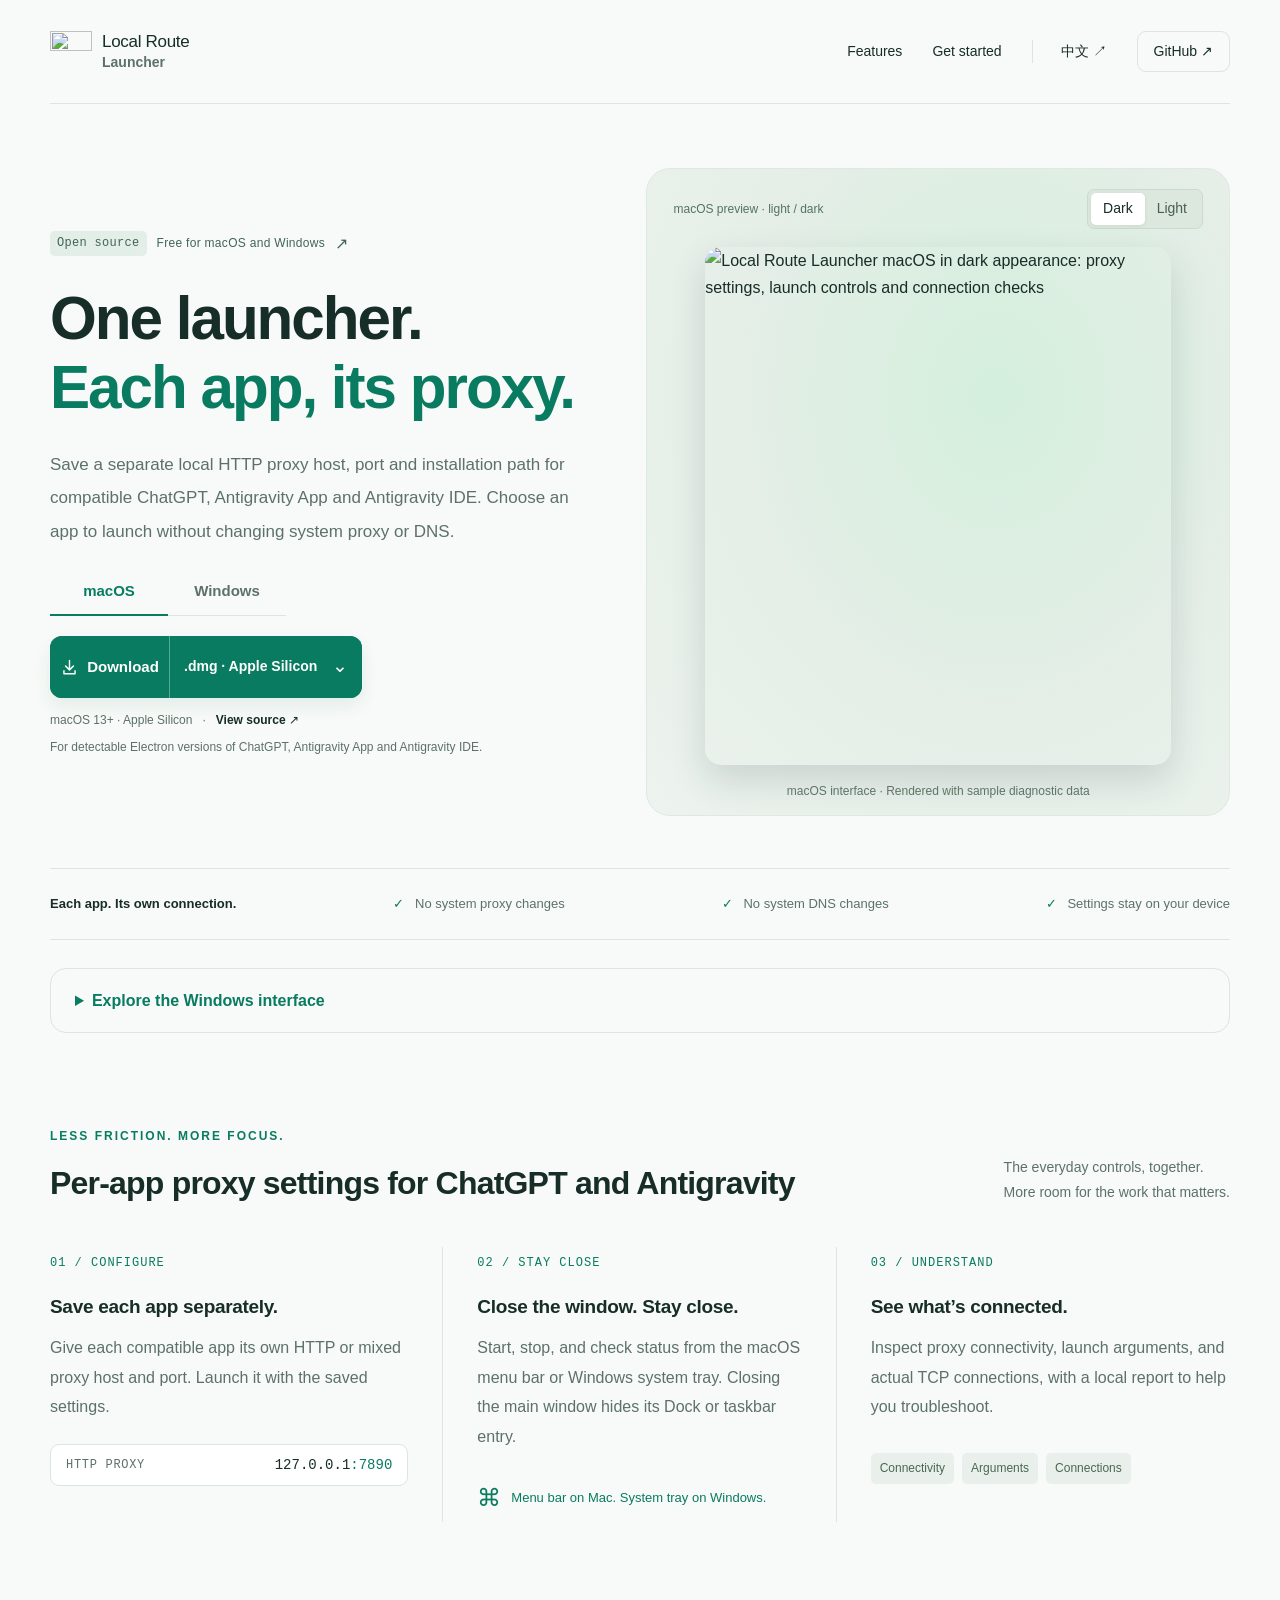
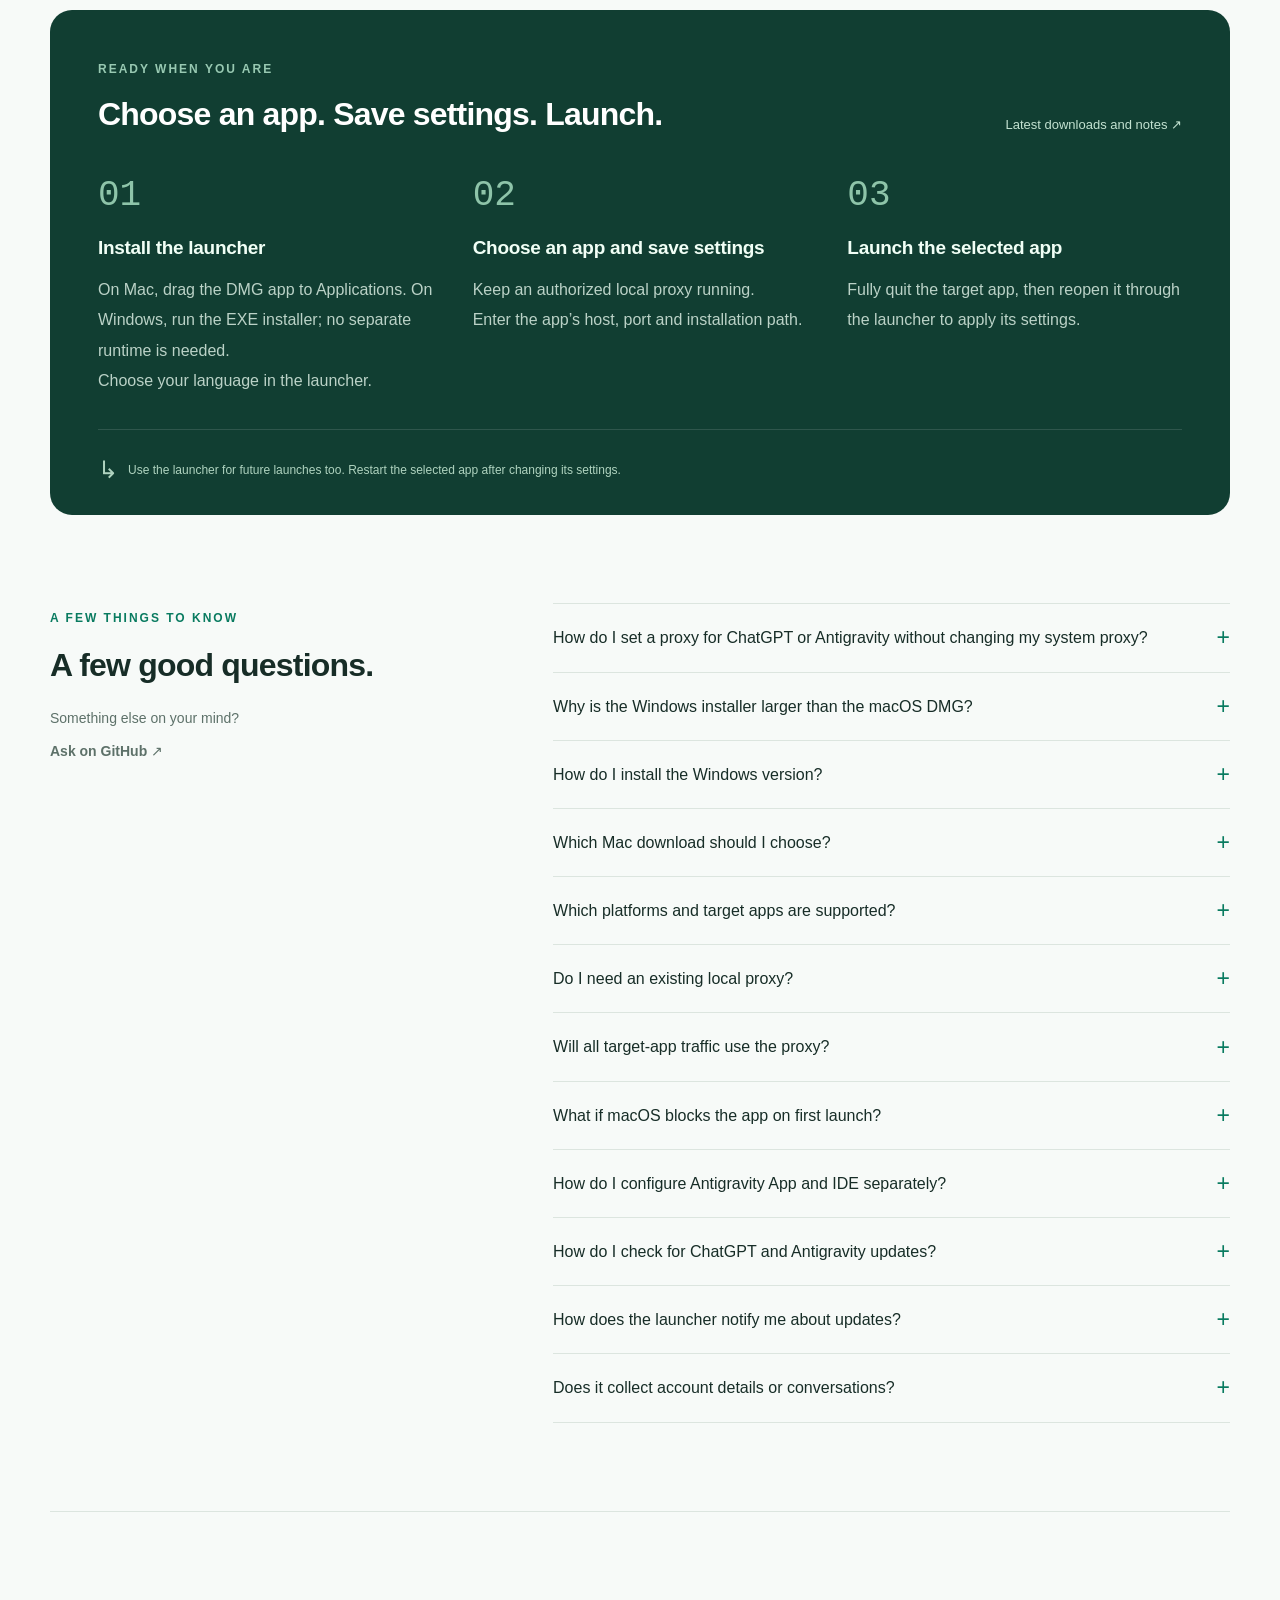
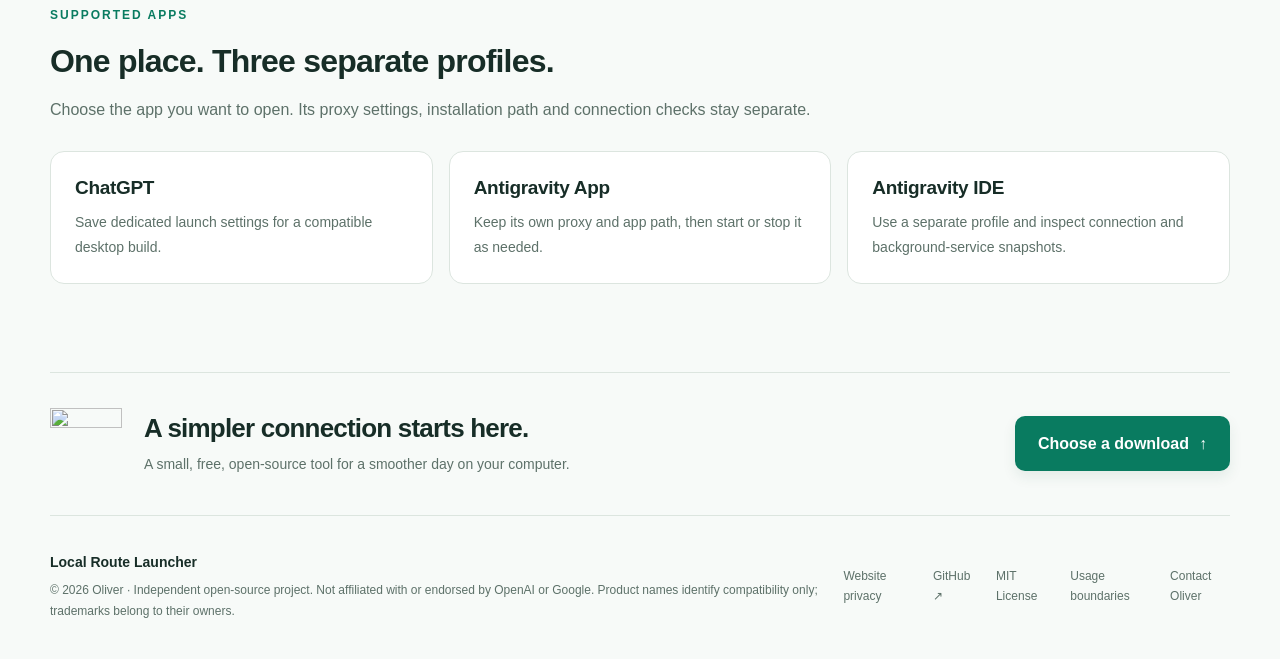
==== commit ea22e29a: "Add app update checks for release 1.4.4" ====
--- a/site/en/index.html
+++ b/site/en/index.html
@@ -58,7 +58,7 @@
     "macOS 13 or later (Apple Silicon or Intel)",
     "Windows 10 1809+ / Windows 11 (x64)"
   ],
-  "softwareVersion": "1.4.3",
+  "softwareVersion": "1.4.4",
   "inLanguage": [
     "zh-CN", "en", "zh-TW", "ru", "fa", "be", "es", "ar", "pt"
   ],
@@ -69,9 +69,9 @@
     "name": "Oliver"
   },
   "downloadUrl": [
-    "https://github.com/oliver804/Local-Route-Launcher/releases/download/v1.4.3/Local-Route-Launcher-1.4.3-arm64.dmg",
-    "https://github.com/oliver804/Local-Route-Launcher/releases/download/v1.4.3/Local-Route-Launcher-1.4.3-x86_64.dmg",
-    "https://github.com/oliver804/Local-Route-Launcher/releases/download/v1.4.3/Local-Route-Launcher-1.4.3-windows-x64-setup.exe"
+    "https://github.com/oliver804/Local-Route-Launcher/releases/download/v1.4.4/Local-Route-Launcher-1.4.4-arm64.dmg",
+    "https://github.com/oliver804/Local-Route-Launcher/releases/download/v1.4.4/Local-Route-Launcher-1.4.4-x86_64.dmg",
+    "https://github.com/oliver804/Local-Route-Launcher/releases/download/v1.4.4/Local-Route-Launcher-1.4.4-windows-x64-setup.exe"
   ],
   "image": "https://oliver804.github.io/Local-Route-Launcher/assets/icon.png",
   "screenshot": [
@@ -85,6 +85,7 @@
     "url": "https://oliver804.github.io/Local-Route-Launcher/en/"
   },
   "featureList": [
+    "Update checks for ChatGPT, Antigravity App and Antigravity IDE",
     "Separate HTTP proxy settings for ChatGPT, Antigravity App and Antigravity IDE",
     "Windows system tray and macOS menu bar controls",
     "Nine interface languages",
@@ -92,7 +93,7 @@
     "Proxy reachability, launch arguments and TCP connection checks"
   ],
   "softwareRequirements": "Requires a compatible Electron-based ChatGPT, Antigravity App or Antigravity IDE installation and an authorized HTTP or mixed proxy endpoint. The Windows installer includes the .NET runtime.",
-  "releaseNotes": "https://github.com/oliver804/Local-Route-Launcher/releases/tag/v1.4.3"
+  "releaseNotes": "https://github.com/oliver804/Local-Route-Launcher/releases/tag/v1.4.4"
 }
   </script>
 </head>
@@ -111,12 +112,12 @@
         <div class="download-picker" id="download" data-download-picker>
           <div class="download-tabs" role="group" aria-label="Choose an operating system"><button type="button" data-platform="mac" aria-pressed="true">macOS</button><button type="button" data-platform="windows" aria-pressed="false">Windows</button></div>
           <div class="download-control"><div class="download-split">
-            <a class="download-main" data-mac-download href="https://github.com/oliver804/Local-Route-Launcher/releases/download/v1.4.3/Local-Route-Launcher-1.4.3-arm64.dmg" aria-label="Download for macOS Apple Silicon"><svg viewBox="0 0 24 24" aria-hidden="true"><path d="M12 3v12m-5-5 5 5 5-5M5 16v4h14v-4"/></svg>Download</a>
-            <a class="download-main download-windows" data-windows-download href="https://github.com/oliver804/Local-Route-Launcher/releases/download/v1.4.3/Local-Route-Launcher-1.4.3-windows-x64-setup.exe" hidden><svg viewBox="0 0 24 24" aria-hidden="true"><path d="M12 3v12m-5-5 5 5 5-5M5 16v4h14v-4"/></svg>Download Windows · x64</a>
+            <a class="download-main" data-mac-download href="https://github.com/oliver804/Local-Route-Launcher/releases/download/v1.4.4/Local-Route-Launcher-1.4.4-arm64.dmg" aria-label="Download for macOS Apple Silicon"><svg viewBox="0 0 24 24" aria-hidden="true"><path d="M12 3v12m-5-5 5 5 5-5M5 16v4h14v-4"/></svg>Download</a>
+            <a class="download-main download-windows" data-windows-download href="https://github.com/oliver804/Local-Route-Launcher/releases/download/v1.4.4/Local-Route-Launcher-1.4.4-windows-x64-setup.exe" hidden><svg viewBox="0 0 24 24" aria-hidden="true"><path d="M12 3v12m-5-5 5 5 5-5M5 16v4h14v-4"/></svg>Download Windows · x64</a>
             <button class="download-variant" type="button" aria-label="Choose a macOS chip version" aria-expanded="false" aria-controls="download-options"><span data-variant-label>.dmg · Apple Silicon</span><span class="chevron" aria-hidden="true">⌄</span></button>
           </div><div class="download-options" id="download-options" hidden>
-            <a href="https://github.com/oliver804/Local-Route-Launcher/releases/download/v1.4.3/Local-Route-Launcher-1.4.3-arm64.dmg" data-variant="arm64" aria-current="true">.dmg (Apple Silicon)<span aria-hidden="true">✓</span></a>
-            <a href="https://github.com/oliver804/Local-Route-Launcher/releases/download/v1.4.3/Local-Route-Launcher-1.4.3-x86_64.dmg" data-variant="intel">.dmg (Intel)<span aria-hidden="true"></span></a>
+            <a href="https://github.com/oliver804/Local-Route-Launcher/releases/download/v1.4.4/Local-Route-Launcher-1.4.4-arm64.dmg" data-variant="arm64" aria-current="true">.dmg (Apple Silicon)<span aria-hidden="true">✓</span></a>
+            <a href="https://github.com/oliver804/Local-Route-Launcher/releases/download/v1.4.4/Local-Route-Launcher-1.4.4-x86_64.dmg" data-variant="intel">.dmg (Intel)<span aria-hidden="true"></span></a>
           </div></div>
           <p class="download-meta"><span data-platform-requirements>macOS 13+ · Apple Silicon</span><span aria-hidden="true">·</span><a href="https://github.com/oliver804/Local-Route-Launcher">View source ↗</a></p>
         </div>
@@ -161,6 +162,7 @@
         <details><summary>Will all target-app traffic use the proxy?</summary><p>That is not guaranteed. The launcher uses proxy mechanisms supported by compatible apps, primarily covering Chromium HTTP, HTTPS and WebSocket requests. Voice, WebRTC, UDP and some background processes may not follow these settings. Connection checks are snapshots and cannot prove that all traffic uses the proxy.</p></details>
         <details><summary>What if macOS blocks the app on first launch?</summary><p>The app is ad-hoc signed, but is not Developer ID signed or notarized by Apple. After verifying that it came from this project’s GitHub release page, allow it in System Settings → Privacy &amp; Security. You do not need to disable SIP or system security checks.</p></details>
         <details><summary>How do I configure Antigravity App and IDE separately?</summary><p>Choose each app in the sidebar and save its own proxy host, port and installation path. Fully quit the app, then launch it through the launcher. The two profiles are separate from ChatGPT. Check background-service connections again after a real request.</p></details>
+        <details><summary>How do I check for ChatGPT and Antigravity updates?</summary><p>The launcher checks official stable channels for ChatGPT, Antigravity App and Antigravity IDE. A confirmed update appears beside the installed version in the main window or next to the app name in the menu bar or tray. Click the badge to open the official update channel.</p></details>
         <details><summary>How does the launcher notify me about updates?</summary><p>An update badge appears only when GitHub has a newer stable release with an installer for your platform. Clicking checks the latest stable release again and downloads its validated installer in your default browser; you run it yourself. A failed refresh never falls back to an earlier download. Offline or current versions show no badge.</p></details>
         <details><summary>Does it collect account details or conversations?</summary><p>The launcher does not read or store target-app passwords, cookies, tokens or conversations. There is no telemetry or automatic upload, and settings stay on your computer. Connection checks send a credential-free HEAD request to the selected service through your proxy. <a href="https://github.com/oliver804/Local-Route-Launcher/blob/main/docs/PRIVACY.en.md">Read the privacy policy ↗</a></p></details>
       </div>
